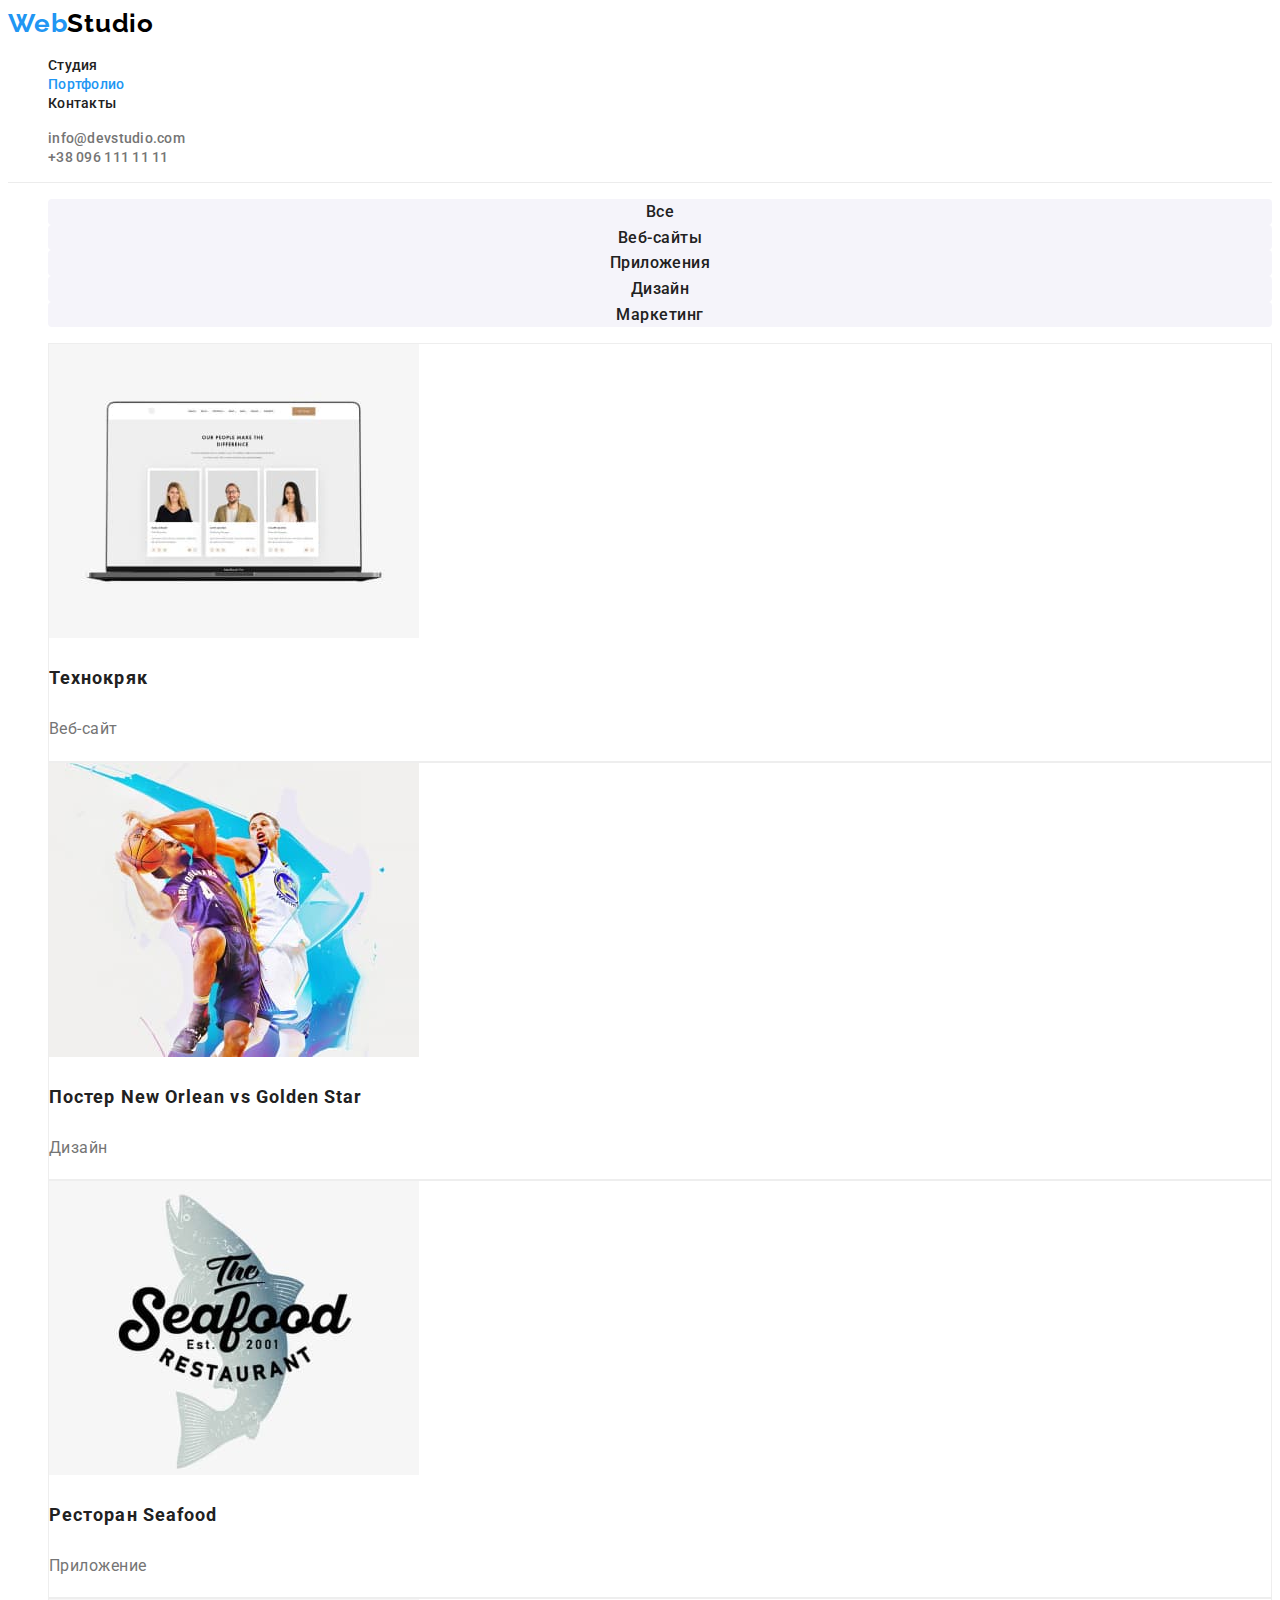
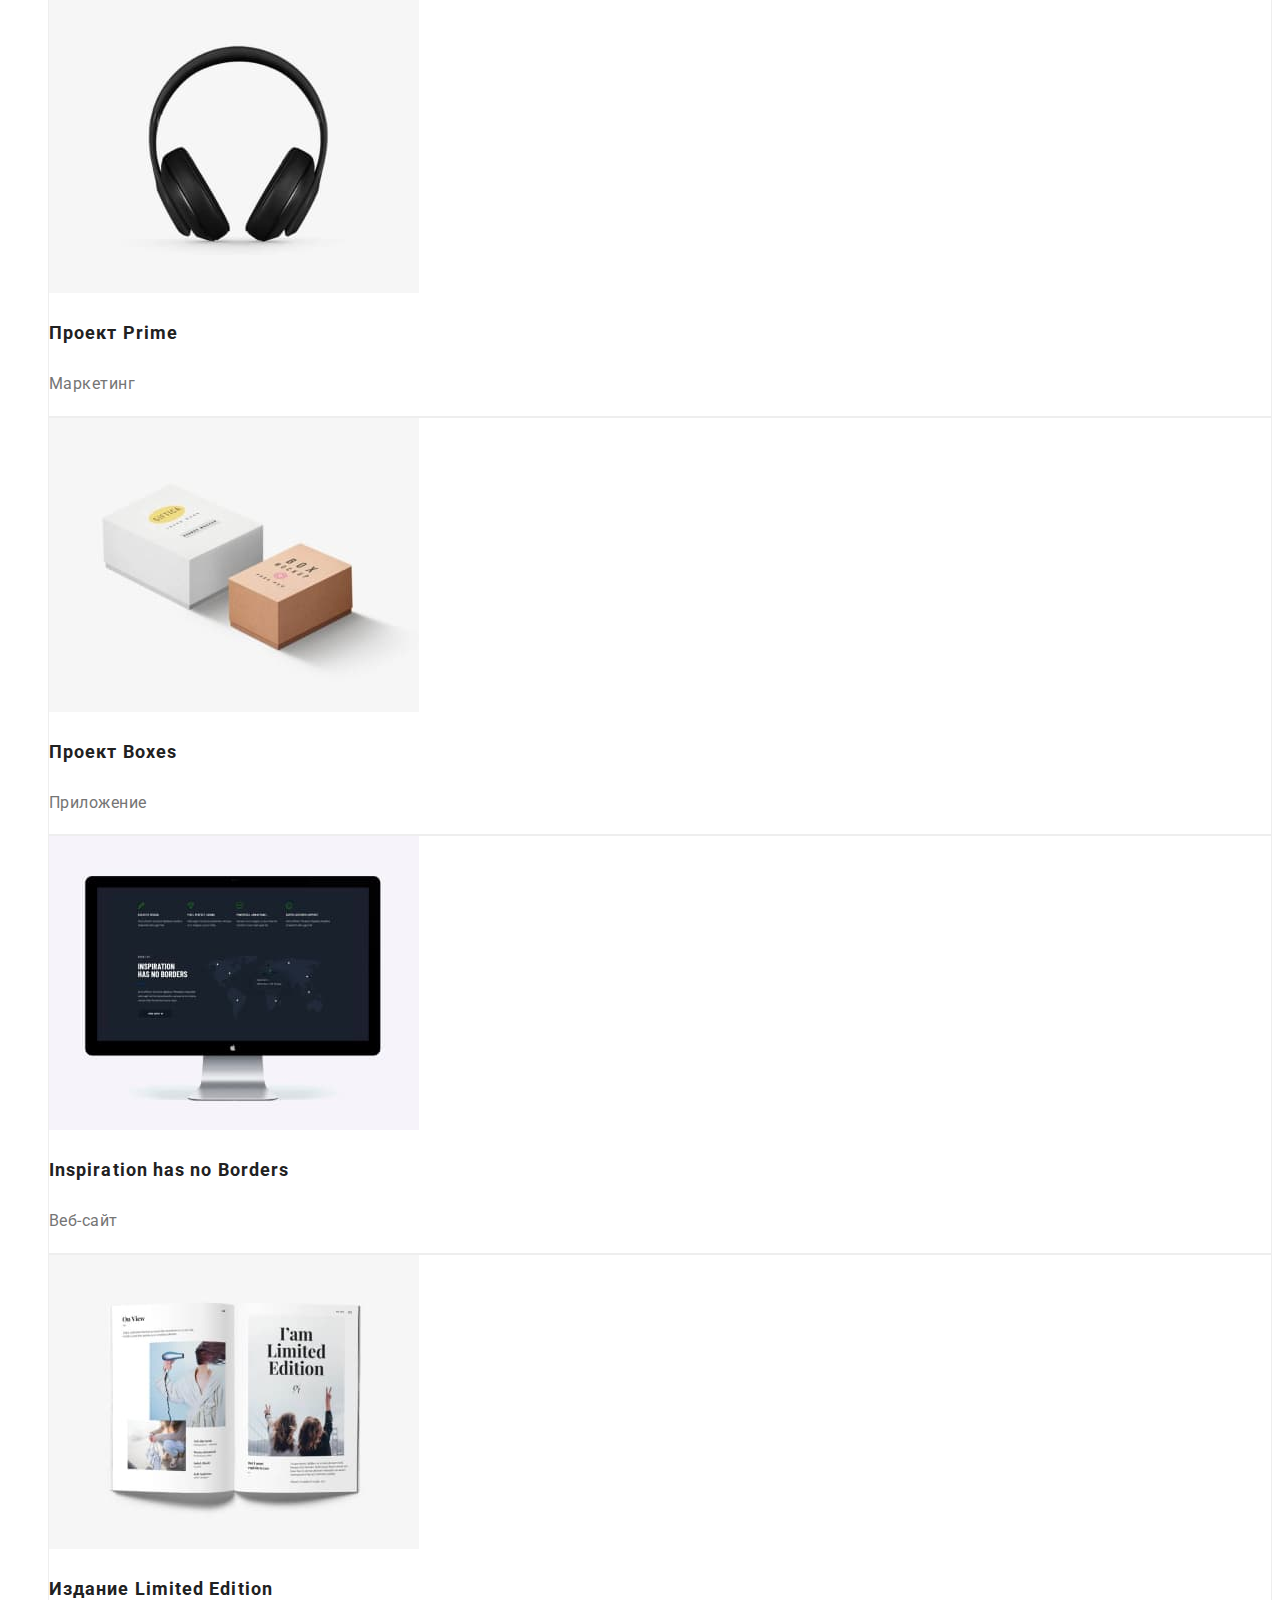
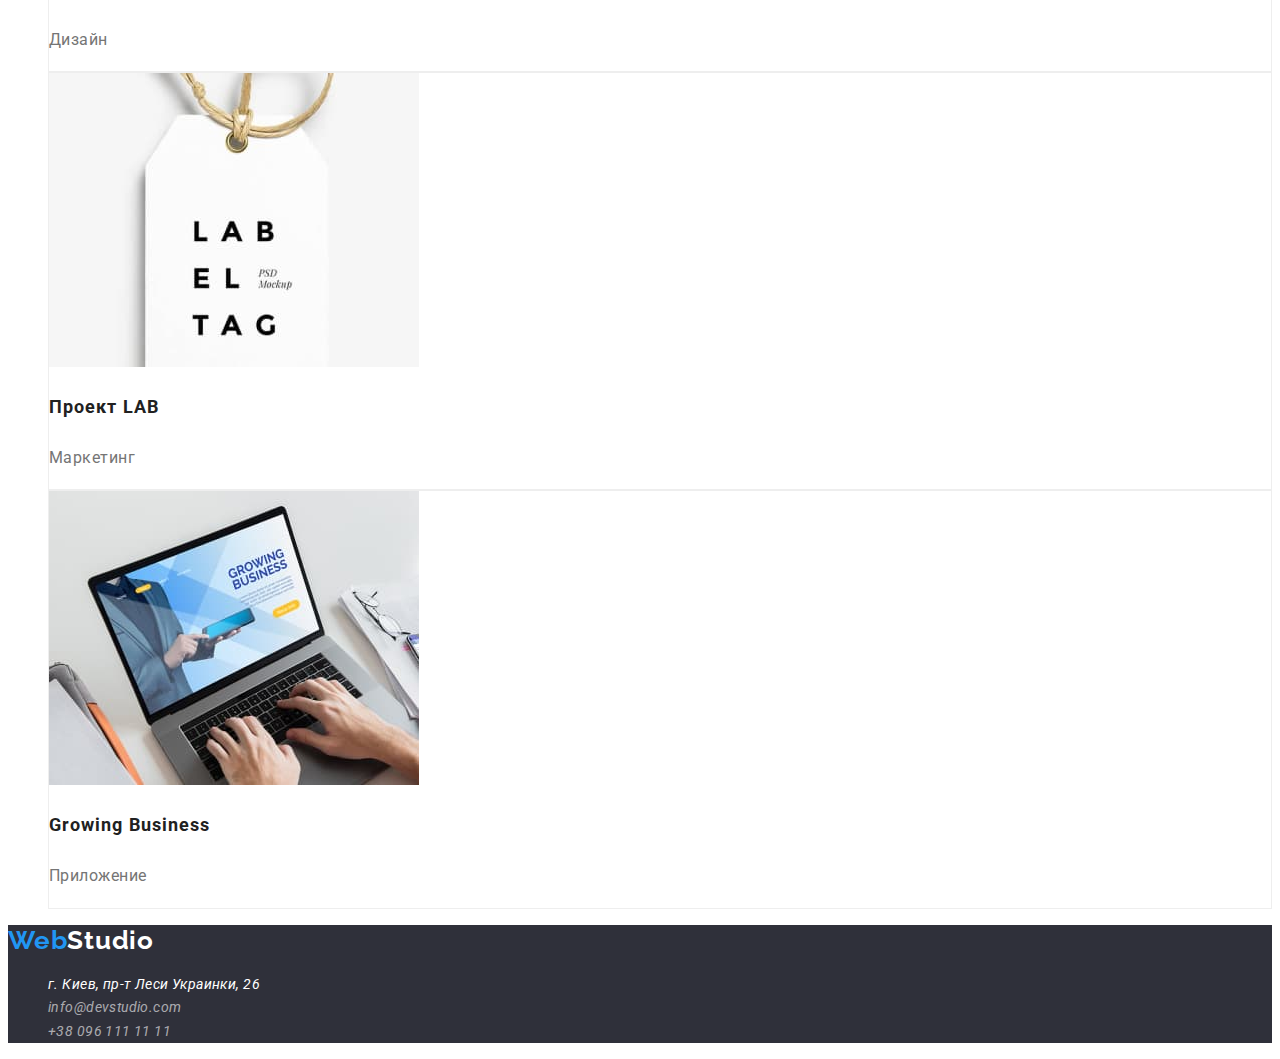
==== portfolio.html @ 4c3e0f7d "Добавил стили тексту на странице Портфолио" ====
<!DOCTYPE html>
<html lang="ru">

<head>
    <meta charset="UTF-8">
    <meta http-equiv="X-UA-Compatible" content="IE=edge">
    <meta name="viewport" content="width=device-width, initial-scale=1.0">
    <title>WebStudio</title>
    <link rel="stylesheet" href="./css/styles.css">
    <link rel="preconnect" href="https://fonts.googleapis.com">
    <link rel="preconnect" href="https://fonts.gstatic.com" crossorigin>
    <link rel="preconnect" href="https://fonts.googleapis.com">
    <link rel="preconnect" href="https://fonts.gstatic.com" crossorigin>
    <link
        href="https://fonts.googleapis.com/css2?family=Raleway:wght@700&family=Roboto:wght@400;500;700;900&display=swap"
        rel="stylesheet">
</head>

<body>
    <!-- Header -->
    <header class="header">
        <nav>
            <a href="./index.html" class="header-logo link">
                Web<span class="header-logo-decoration">Studio</span>
            </a>
            <ul class="header-nav list">
                <li><a href="./index.html" class="link">Студия</a></li>
                <li><a href="./portfolio.html" class="link current">Портфолио</a></li>
                <li><a href="#" class="link">Контакты</a></li>
            </ul>
        </nav>
        <ul class="header-auth list">
            <li><a href="mailto:info@devstudio.com" class="link">info@devstudio.com</a></li>
            <li><a href="tel:+380961111111" class="link">+38 096 111 11 11</a></li>
        </ul>
    </header>
    <!-- Main section -->
    <main>
        <section>
            <ul class="list">
                <li class="btn-tab">Все</li>
                <li class="btn-tab">Веб-сайты</li>
                <li class="btn-tab">Приложения</li>
                <li class="btn-tab">Дизайн</li>
                <li class="btn-tab">Маркетинг</li>
            </ul>
            <ul class="list">
                <li class="portfolio-item">
                    <img src="./images/pt1.jpg" alt="Технокряк" width="370">
                    <h3 class="portfolio-item-title">Технокряк</h3>
                    <p class="portfolio-item-text">Веб-сайт</p>
                </li>
                <li class="portfolio-item">
                    <img src="./images/pt2.jpg" alt="Постер New Orlean vs Golden Star" width="370">
                    <h3 class="portfolio-item-title">Постер New Orlean vs Golden Star</h3>
                    <p class="portfolio-item-text">Дизайн</p>
                </li>
                <li class="portfolio-item">
                    <img src="./images/pt3.jpg" alt="Ресторан Seafood" width="370">
                    <h3 class="portfolio-item-title">Ресторан Seafood</h3>
                    <p class="portfolio-item-text">Приложение</p>
                </li>
                <li class="portfolio-item">
                    <img src="./images/pt4.jpg" alt="Проект Prime" width="370">
                    <h3 class="portfolio-item-title">Проект Prime</h3>
                    <p class="portfolio-item-text">Маркетинг</p>
                </li>
                <li class="portfolio-item">
                    <img src="./images/pt5.jpg" alt="Проект Boxes" width="370">
                    <h3 class="portfolio-item-title">Проект Boxes</h3>
                    <p class="portfolio-item-text">Приложение</p>
                </li>
                <li class="portfolio-item">
                    <img src="./images/pt6.jpg" alt="Inspiration has no Borders" width="370">
                    <h3 class="portfolio-item-title">Inspiration has no Borders</h3>
                    <p class="portfolio-item-text">Веб-сайт</p>
                </li>
                <li class="portfolio-item">
                    <img src="./images/pt7.jpg" alt="Издание Limited Edition" width="370">
                    <h3 class="portfolio-item-title">Издание Limited Edition</h3>
                    <p class="portfolio-item-text">Дизайн</p>
                </li>
                <li class="portfolio-item">
                    <img src="./images/pt8.jpg" alt="Проект LAB" width="370">
                    <h3 class="portfolio-item-title">Проект LAB</h3>
                    <p class="portfolio-item-text">Маркетинг</p>
                </li>
                <li class="portfolio-item">
                    <img src="./images/pt9.jpg" alt="Growing Business" width="370">
                    <h3 class="portfolio-item-title">Growing Business</h3>
                    <p class="portfolio-item-text">Приложение</p>
                </li>
            </ul>
        </section>
    </main>
    <!-- Footer section -->
    <footer class="footer">
        <a href="./index.html" class="footer-logo">Web<span class="footer-logo-decoration">Studio</span>
        </a>
        <address>
            <ul class="footer-info list">
                <li><a href="https://goo.gl/maps/WekGNERd3yGUQuFB7" class="footer-adress-link" target="_blank">г. Киев,
                        пр-т Леси Украинки, 26</a></li>
                <li><a href="mailto:info@devstudio.com" class="link">info@devstudio.com</a></li>
                <li><a href="tel:+380961111111" class="link">+38 096 111 11 11</a></li>
            </ul>
        </address>
    </footer>
</body>
</html>
---- css/styles.css ----
/* Second bgColor #F5F4FA  */

:root {
  /* Main colors */
  --mainBlue: #2196f3;
  --mainGray: #757575;
  --mainBlack: #212121;

  /* Bachgraund colors */
  --mainBg: #ffffff;
  --secondBg: #f5f4fa;
  --darkBg: #2f303a;

  /* Border color */
  --mainBorder: #eeeeee;
  --secondBorder: #ececec;

  /* Font family */
  --mainFont: "Roboto";
  --secondFont: "Raleway";
}

body {
  color: var(--mainGray);
  background-color: var(--mainBg);
  font-family: var(--mainFont);
}

.list {
  list-style: none;
}

.link {
  text-decoration: none;
}

.section {
}

.section-title {
  font-weight: 700;
  font-size: 36px;
  line-height: 1.2;
  text-align: center;
  letter-spacing: 0.03em;
  color: var(--mainBlack);
}

/* Link hover decoration */
.header-nav .link:hover,
.header-nav .link:focus,
.header-auth .link:hover,
.header-auth .link:focus,
.footer-info .link:hover,
.footer-info .link:focus {
  color: var(--mainBlue);
}

/* Header section  */
.header {
  border-bottom: 1px solid var(--secondBorder);
}

/* Logo */
.header-logo {
  text-decoration: none;
  font-family: var(--secondFont);
  font-weight: 700;
  font-size: 26px;
  line-height: 1.2;
  color: var(--mainBlue);
  letter-spacing: 0.03em;
}

.header-logo-decoration {
  color: #000000;
}

.header-nav {
}

.header-nav .link {
  font-weight: 500;
  font-size: 14px;
  line-height: 1.2;
  letter-spacing: 0.02em;
  color: var(--mainBlack);
}

.header-nav .current {
  color: var(--mainBlue);
}

.header-auth {
}

.header-auth .link {
  font-weight: 500;
  font-size: 14px;
  line-height: 1.2;
  letter-spacing: 0.02em;
  color: var(--mainGray);
}

/* Main section home page */

/* Hero section */
.hero {
  background-color: var(--darkBg);
}

.hero-title {
  font-weight: 900;
  font-size: 44px;
  line-height: 1.4;
  text-align: center;
  letter-spacing: 0.06em;
  text-transform: uppercase;
  color: #ffffff;
}

.btn {
  cursor: pointer;
  font-family: var(--mainFont);
  font-weight: 700;
  font-size: 16px;
  line-height: 1.9;
  display: flex;
  align-items: center;
  text-align: center;
  letter-spacing: 0.06em;
  border-radius: 4px;
}

.btn-primary {
  color: #ffffff;
  background-color: var(--mainBlue);
  box-shadow: 0px 4px 4px rgba(0, 0, 0, 0.15);
  border-color: transparent;
}

/* Features section */
.features-title {
  font-weight: bold;
  font-size: 14px;
  line-height: 1.2;
  letter-spacing: 0.03em;
  text-transform: uppercase;
  color: var(--mainBlack);
}

.fetures-text {
  font-size: 14px;
  line-height: 1.7;
  letter-spacing: 0.03em;
}

/* What are we doing section */

/* Team section */
.team {
  background-color: var(--secondBg);
}
.team-item {
  background: #ffffff;
  box-shadow: 0px 1px 3px rgba(0, 0, 0, 0.12), 0px 1px 1px rgba(0, 0, 0, 0.14),
    0px 2px 1px rgba(0, 0, 0, 0.2);
  border-radius: 0px 0px 4px 4px;
}

.team-title {
  font-weight: 500;
  font-size: 16px;
  line-height: 1.2;
  text-align: center;
  letter-spacing: 0.03em;
  color: var(--mainBlack);
}

.team-text {
  font-size: 16px;
  line-height: 1.2;
  text-align: center;
  letter-spacing: 0.03em;
}

/* Footer section */
.footer {
  background-color: var(--darkBg);
}

.footer-logo {
  text-decoration: none;
  font-family: var(--secondFont);
  font-weight: 700;
  font-size: 26px;
  line-height: 1.2;
  letter-spacing: 0.03em;
  color: var(--mainBlue);
}

.footer-logo-decoration {
  color: #ffffff;
}

.footer-adress-link {
  text-decoration: none;
  font-size: 14px;
  line-height: 24px;
  letter-spacing: 0.03em;
  color: #ffffff;
}

.footer-info .link {
  font-size: 14px;
  line-height: 1.7;
  letter-spacing: 0.03em;
  color: rgb(255, 255, 255, 0.6);
}

/* Main section portfolio */
.portfolio-item {
  border: 1px solid var(--mainBorder);
  box-sizing: border-box;
}

.portfolio-item-title {
  font-weight: bold;
  font-size: 18px;
  line-height: 2;
  letter-spacing: 0.06em;
  color: var(--mainBlack);
}

.portfolio-item-text {
  font-size: 16px;
  line-height: 1.9;
  letter-spacing: 0.03em;
}

.btn-tab {
  font-weight: 500;
  font-size: 16px;
  line-height: 1.6;
  text-align: center;
  letter-spacing: 0.03em;
  color: var(--mainBlack);
  background-color: var(--secondBg);
  border-radius: 4px;
}

.btn-tab:hover,
.btn-tab:active {
  color: #ffffff;
  box-shadow: 0px 3px 1px rgba(0, 0, 0, 0.1), 0px 1px 2px rgba(0, 0, 0, 0.08),
    0px 2px 2px rgba(0, 0, 0, 0.12);
  background-color: var(--mainBlue);
}
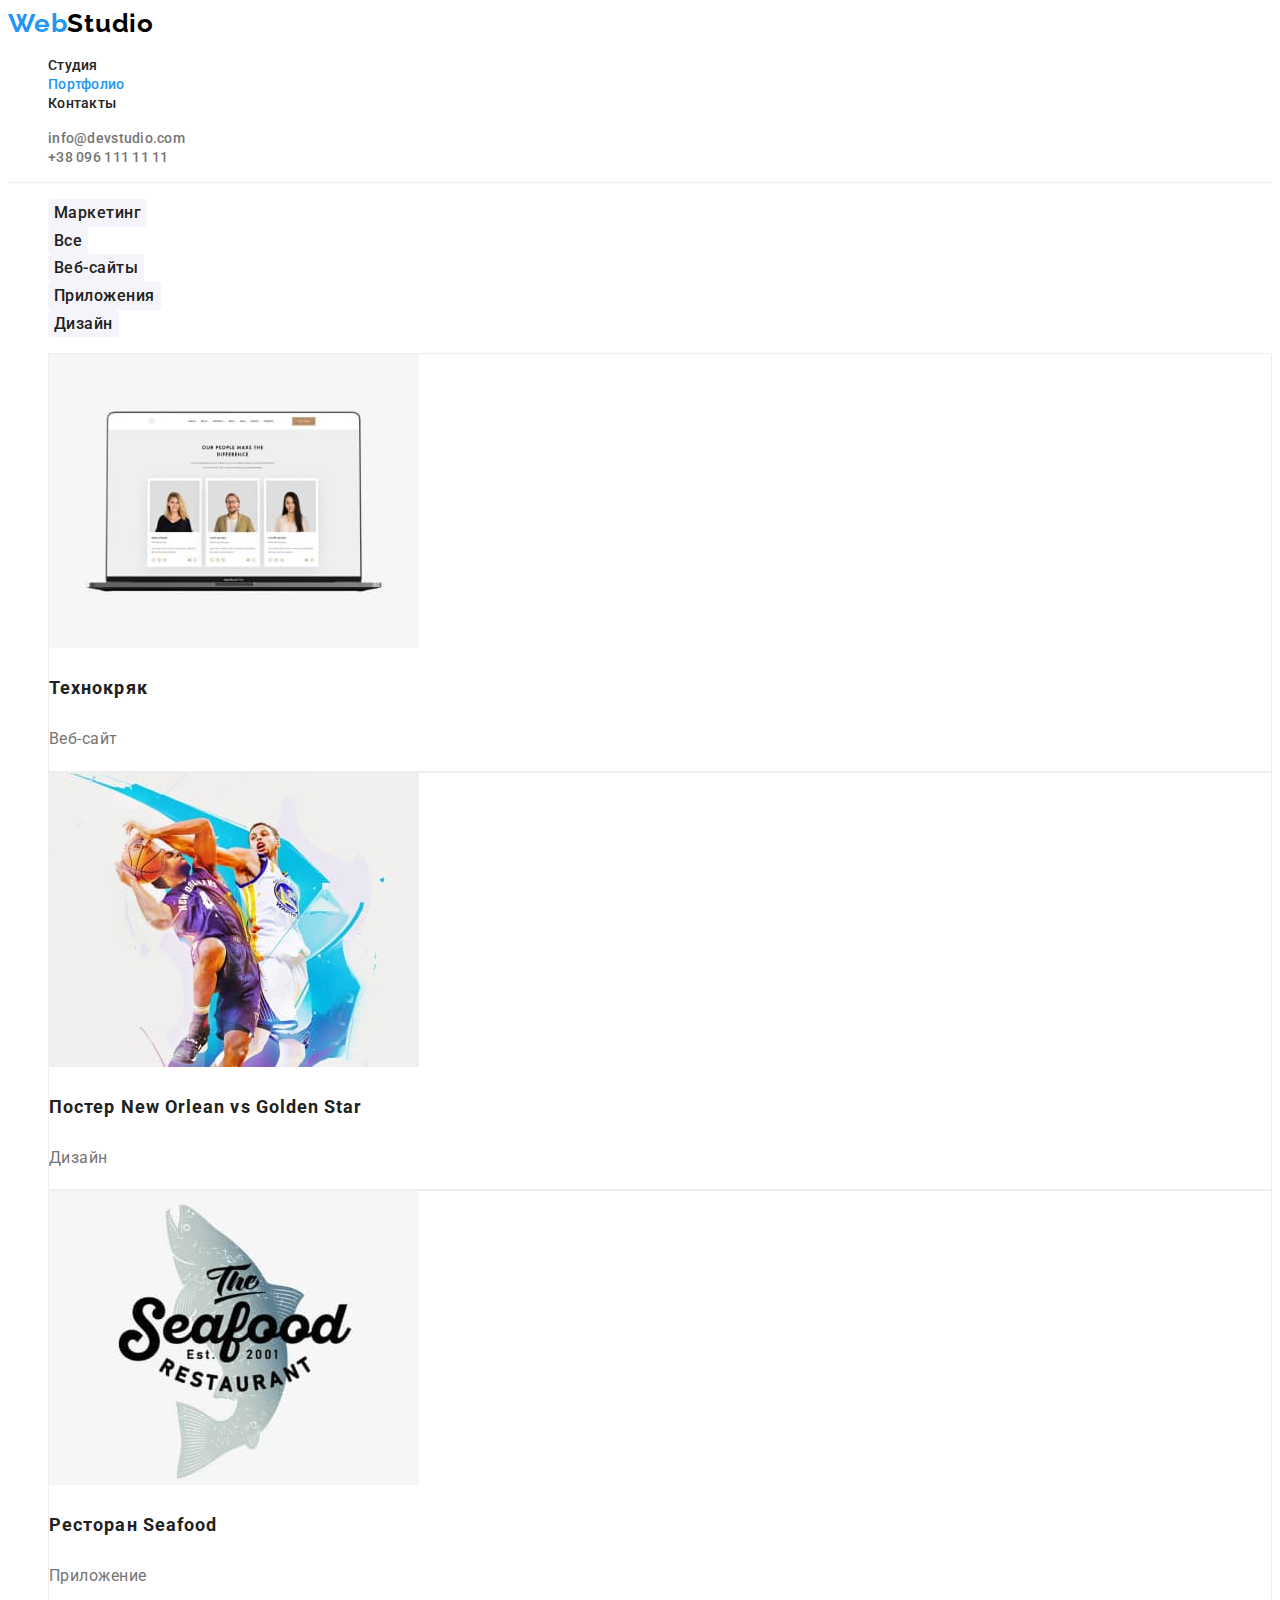
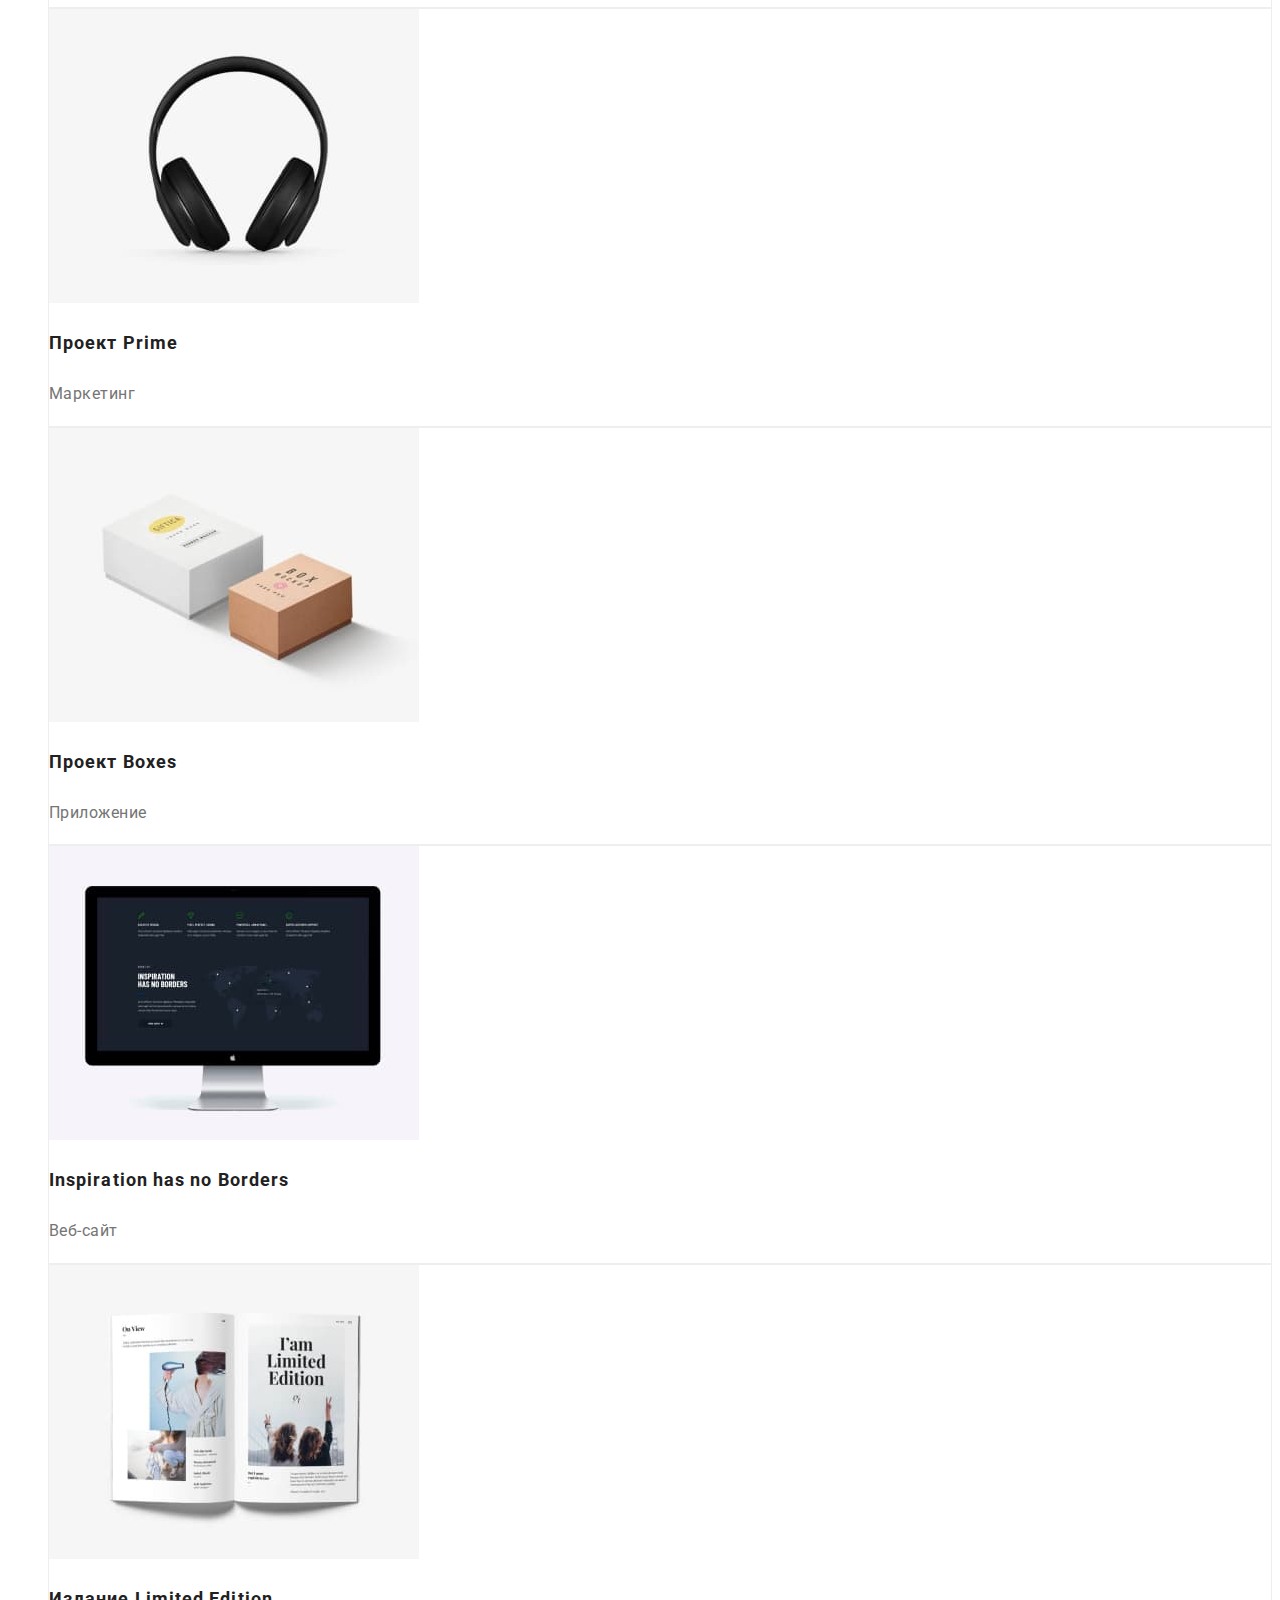
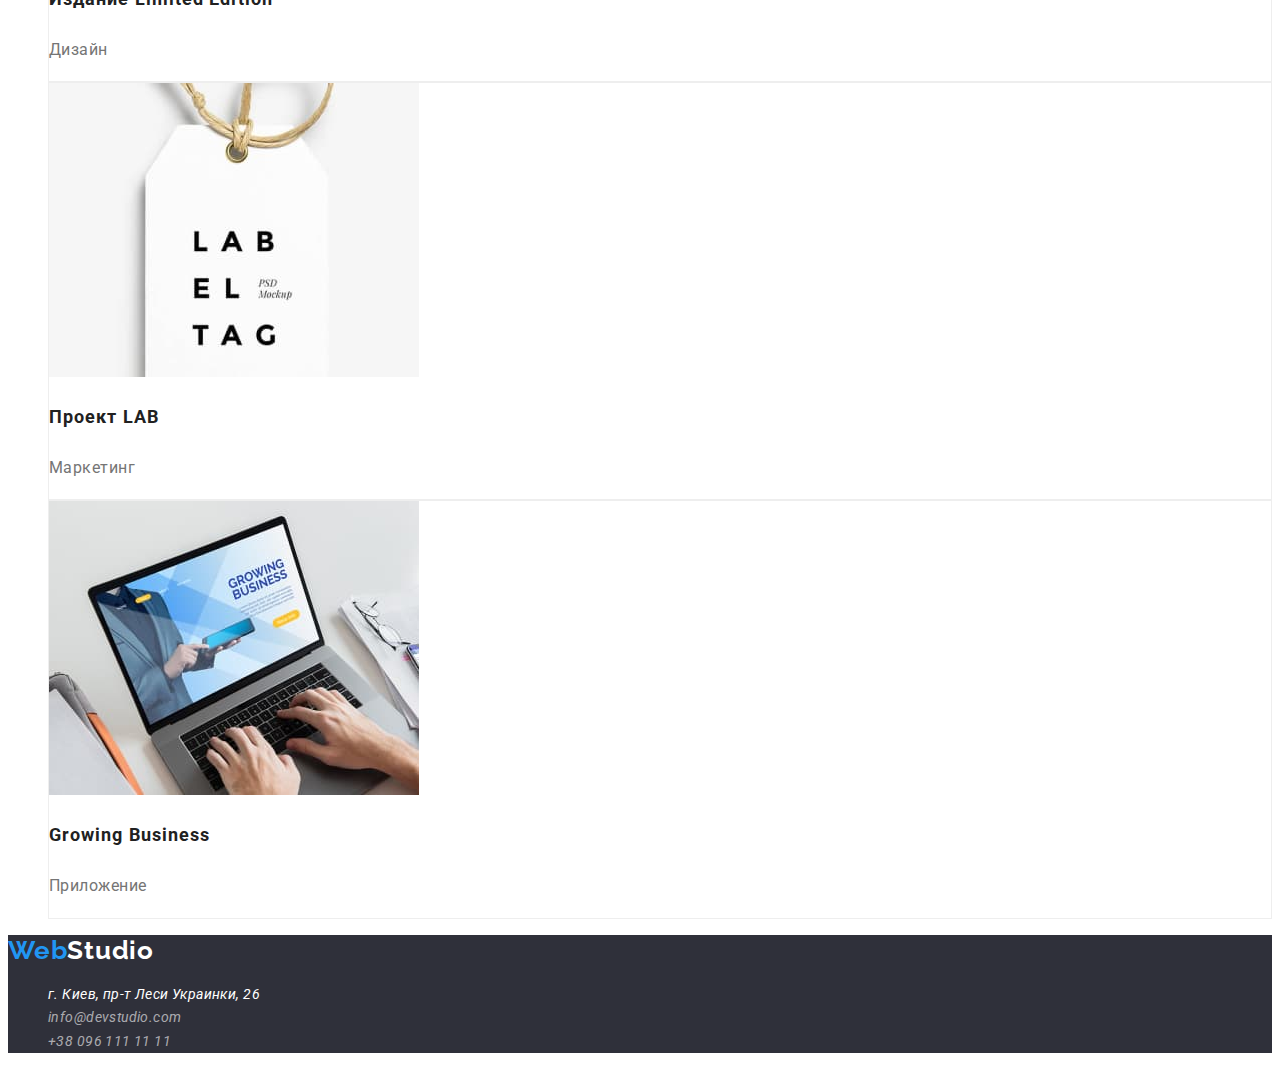
==== commit 2d0b4418: "Стилизовал кнопки по ТЗ" ====
--- a/portfolio.html
+++ b/portfolio.html
@@ -37,12 +37,13 @@
     <!-- Main section -->
     <main>
         <section>
+
             <ul class="list">
-                <li class="btn-tab">Все</li>
-                <li class="btn-tab">Веб-сайты</li>
-                <li class="btn-tab">Приложения</li>
-                <li class="btn-tab">Дизайн</li>
-                <li class="btn-tab">Маркетинг</li>
+                <li><button class="btn-tab" type="button">Маркетинг</button></li>
+                <li><button class="btn-tab" type="button">Все</button></li>
+                <li><button class="btn-tab" type="button">Веб-сайты</button></li>
+                <li><button class="btn-tab" type="button">Приложения</button></li>
+                <li><button class="btn-tab" type="button">Дизайн</button></li>
             </ul>
             <ul class="list">
                 <li class="portfolio-item">
--- a/css/styles.css
+++ b/css/styles.css
@@ -129,6 +129,7 @@
   align-items: center;
   text-align: center;
   letter-spacing: 0.06em;
+  border: 0;
   border-radius: 4px;
 }
 
@@ -239,6 +240,8 @@
 }
 
 .btn-tab {
+  cursor: pointer;
+  font-family: var(--mainFont);
   font-weight: 500;
   font-size: 16px;
   line-height: 1.6;
@@ -246,6 +249,7 @@
   letter-spacing: 0.03em;
   color: var(--mainBlack);
   background-color: var(--secondBg);
+  border: 0;
   border-radius: 4px;
 }
 
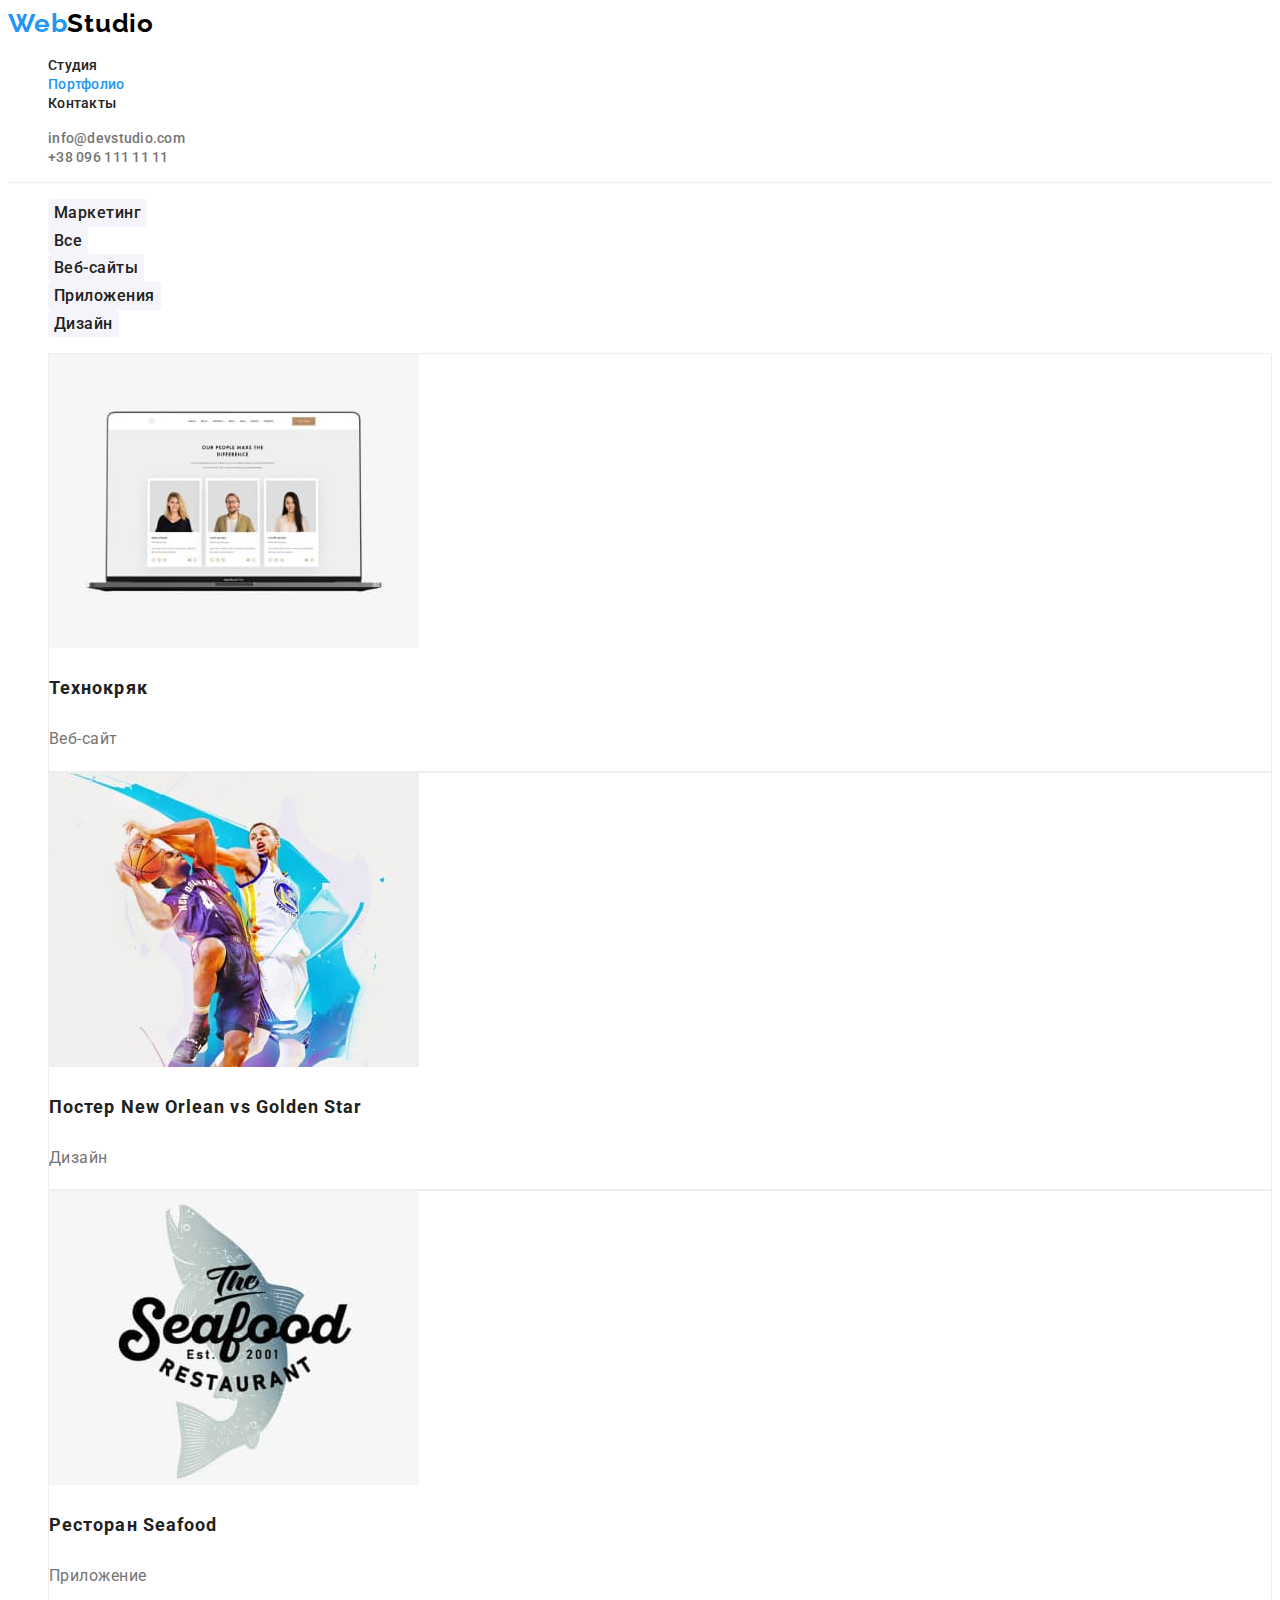
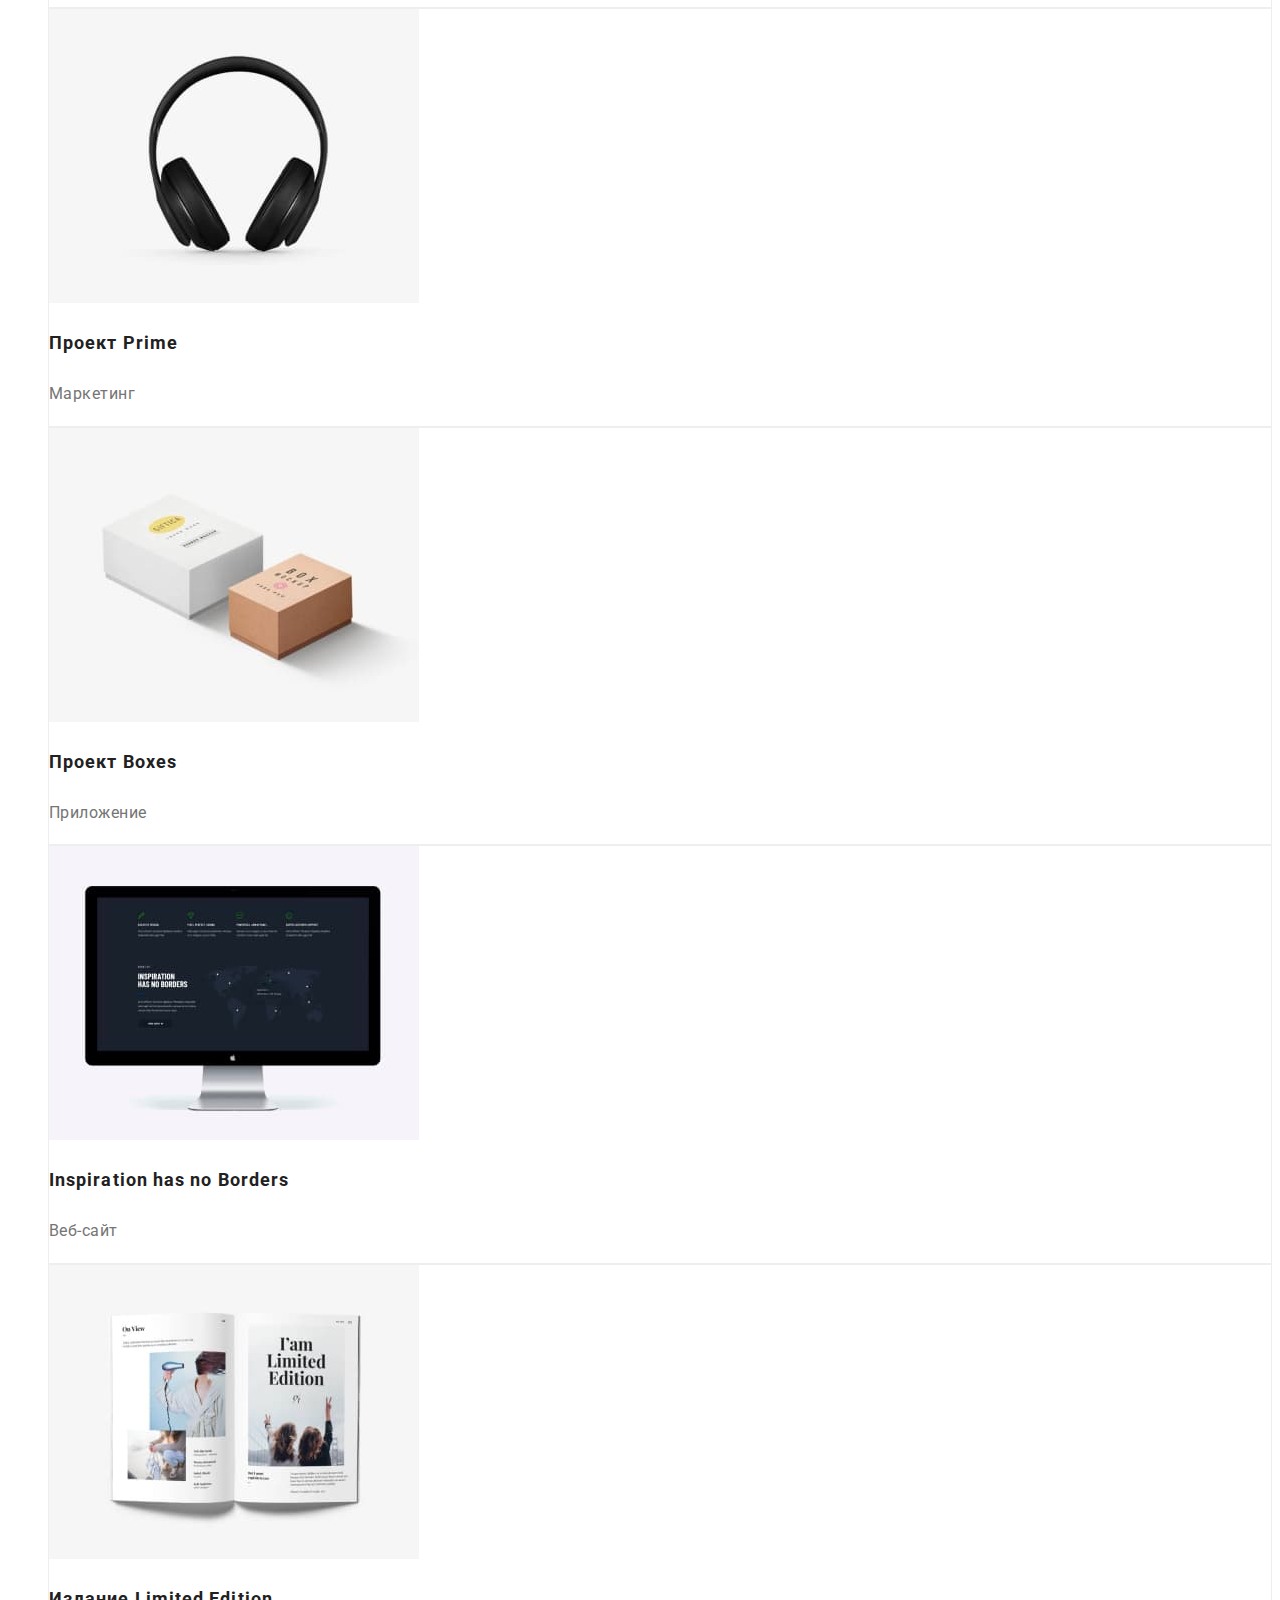
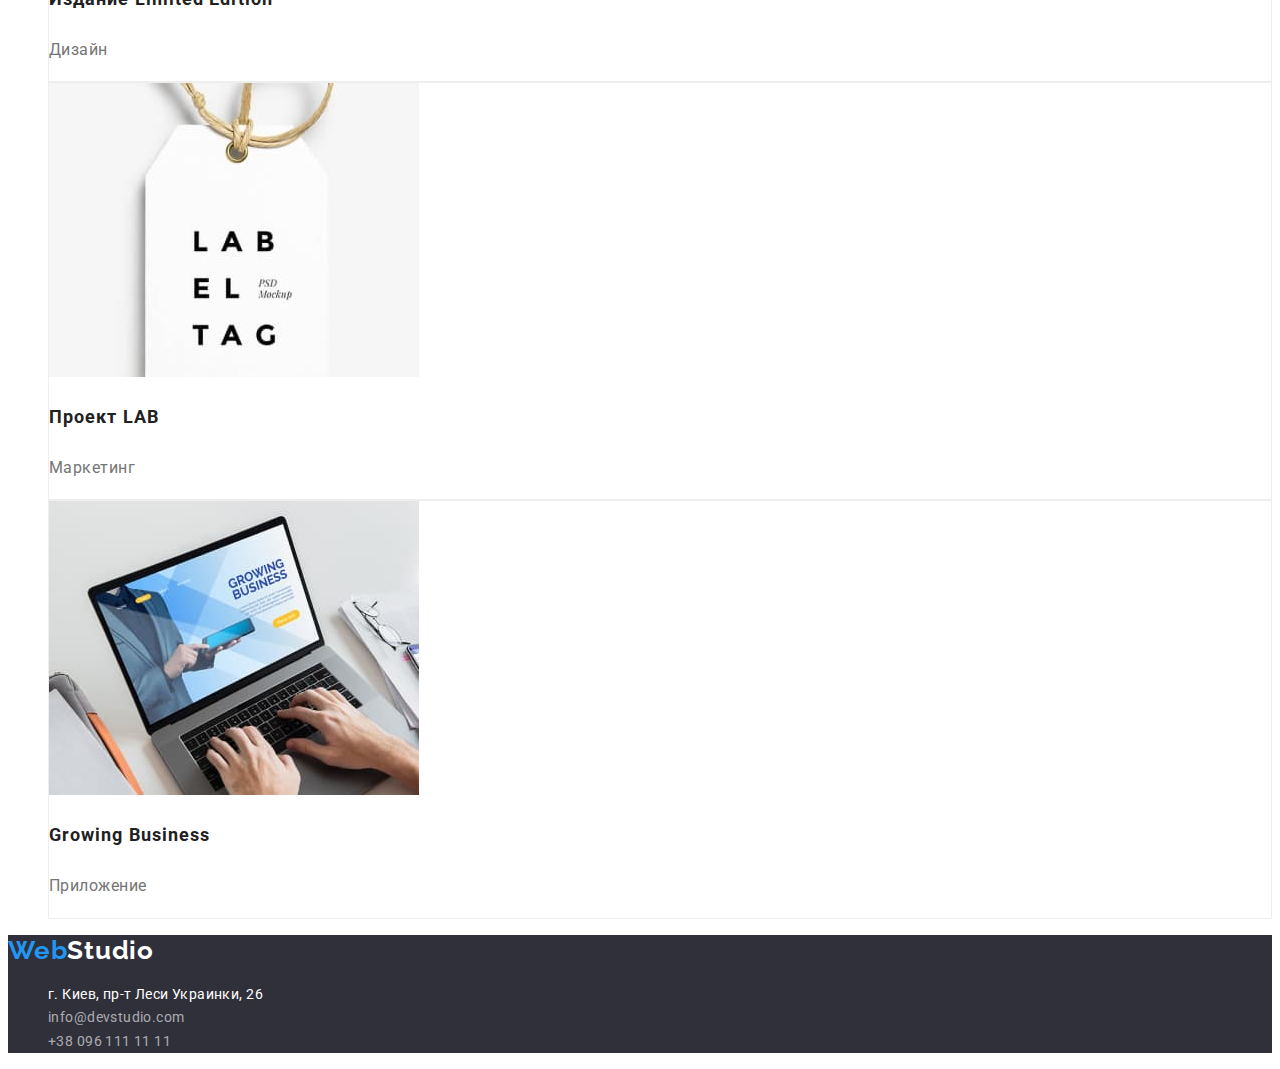
==== commit 76a84bc4: "Внес правки согласно ТЗ" ====
--- a/portfolio.html
+++ b/portfolio.html
@@ -98,7 +98,7 @@
     <footer class="footer">
         <a href="./index.html" class="footer-logo">Web<span class="footer-logo-decoration">Studio</span>
         </a>
-        <address>
+        <address class="adress-block">
             <ul class="footer-info list">
                 <li><a href="https://goo.gl/maps/WekGNERd3yGUQuFB7" class="footer-adress-link" target="_blank">г. Киев,
                         пр-т Леси Украинки, 26</a></li>
--- a/css/styles.css
+++ b/css/styles.css
@@ -20,10 +20,11 @@
   --secondFont: "Raleway";
 }
 
+/* Site styles */
 body {
   color: var(--mainGray);
   background-color: var(--mainBg);
-  font-family: var(--mainFont);
+  font-family: var(--mainFont), "Arial", sans-serif;
 }
 
 .list {
@@ -52,7 +53,9 @@
 .header-auth .link:hover,
 .header-auth .link:focus,
 .footer-info .link:hover,
-.footer-info .link:focus {
+.footer-info .link:focus,
+.footer-adress-link:hover,
+.footer-adress-link:focus {
   color: var(--mainBlue);
 }
 
@@ -190,6 +193,10 @@
   background-color: var(--darkBg);
 }
 
+.adress-block {
+  font-style: normal;
+}
+
 .footer-logo {
   text-decoration: none;
   font-family: var(--secondFont);
@@ -254,7 +261,7 @@
 }
 
 .btn-tab:hover,
-.btn-tab:active {
+.btn-tab:focus {
   color: #ffffff;
   box-shadow: 0px 3px 1px rgba(0, 0, 0, 0.1), 0px 1px 2px rgba(0, 0, 0, 0.08),
     0px 2px 2px rgba(0, 0, 0, 0.12);
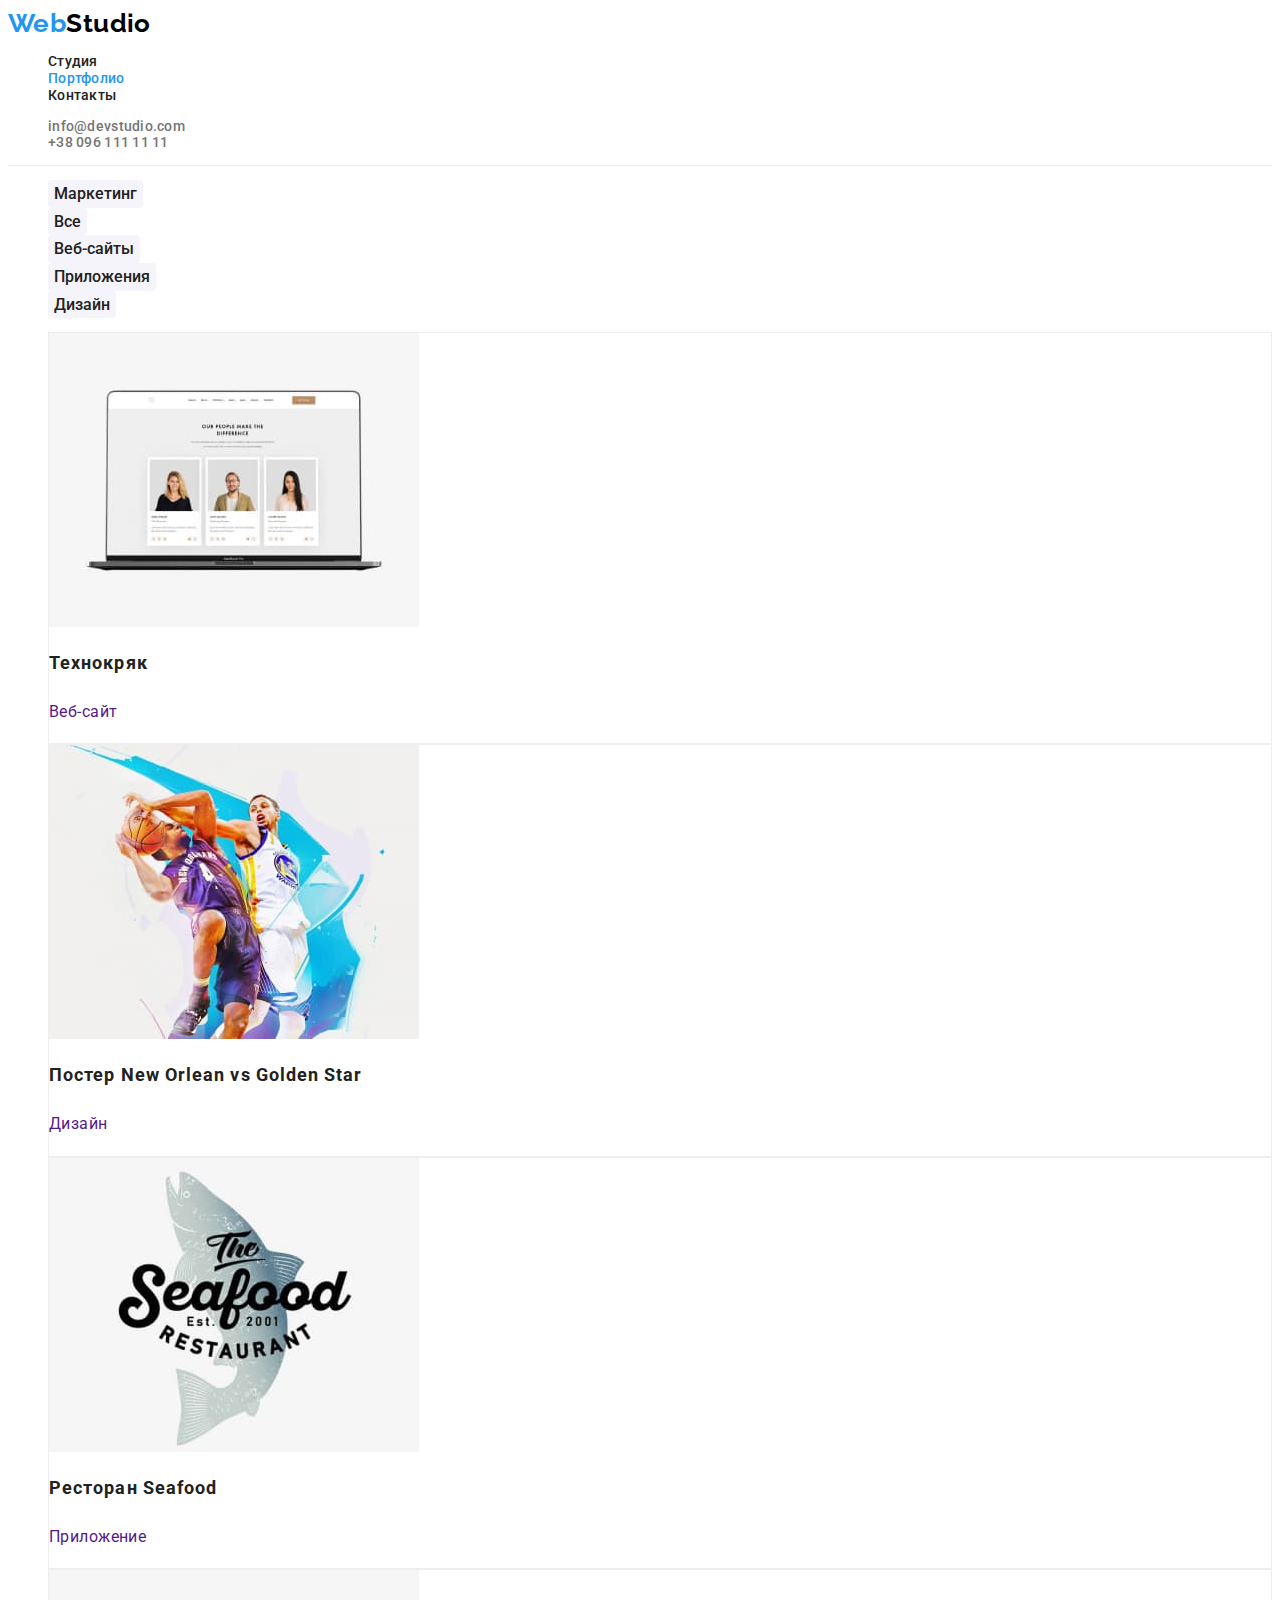
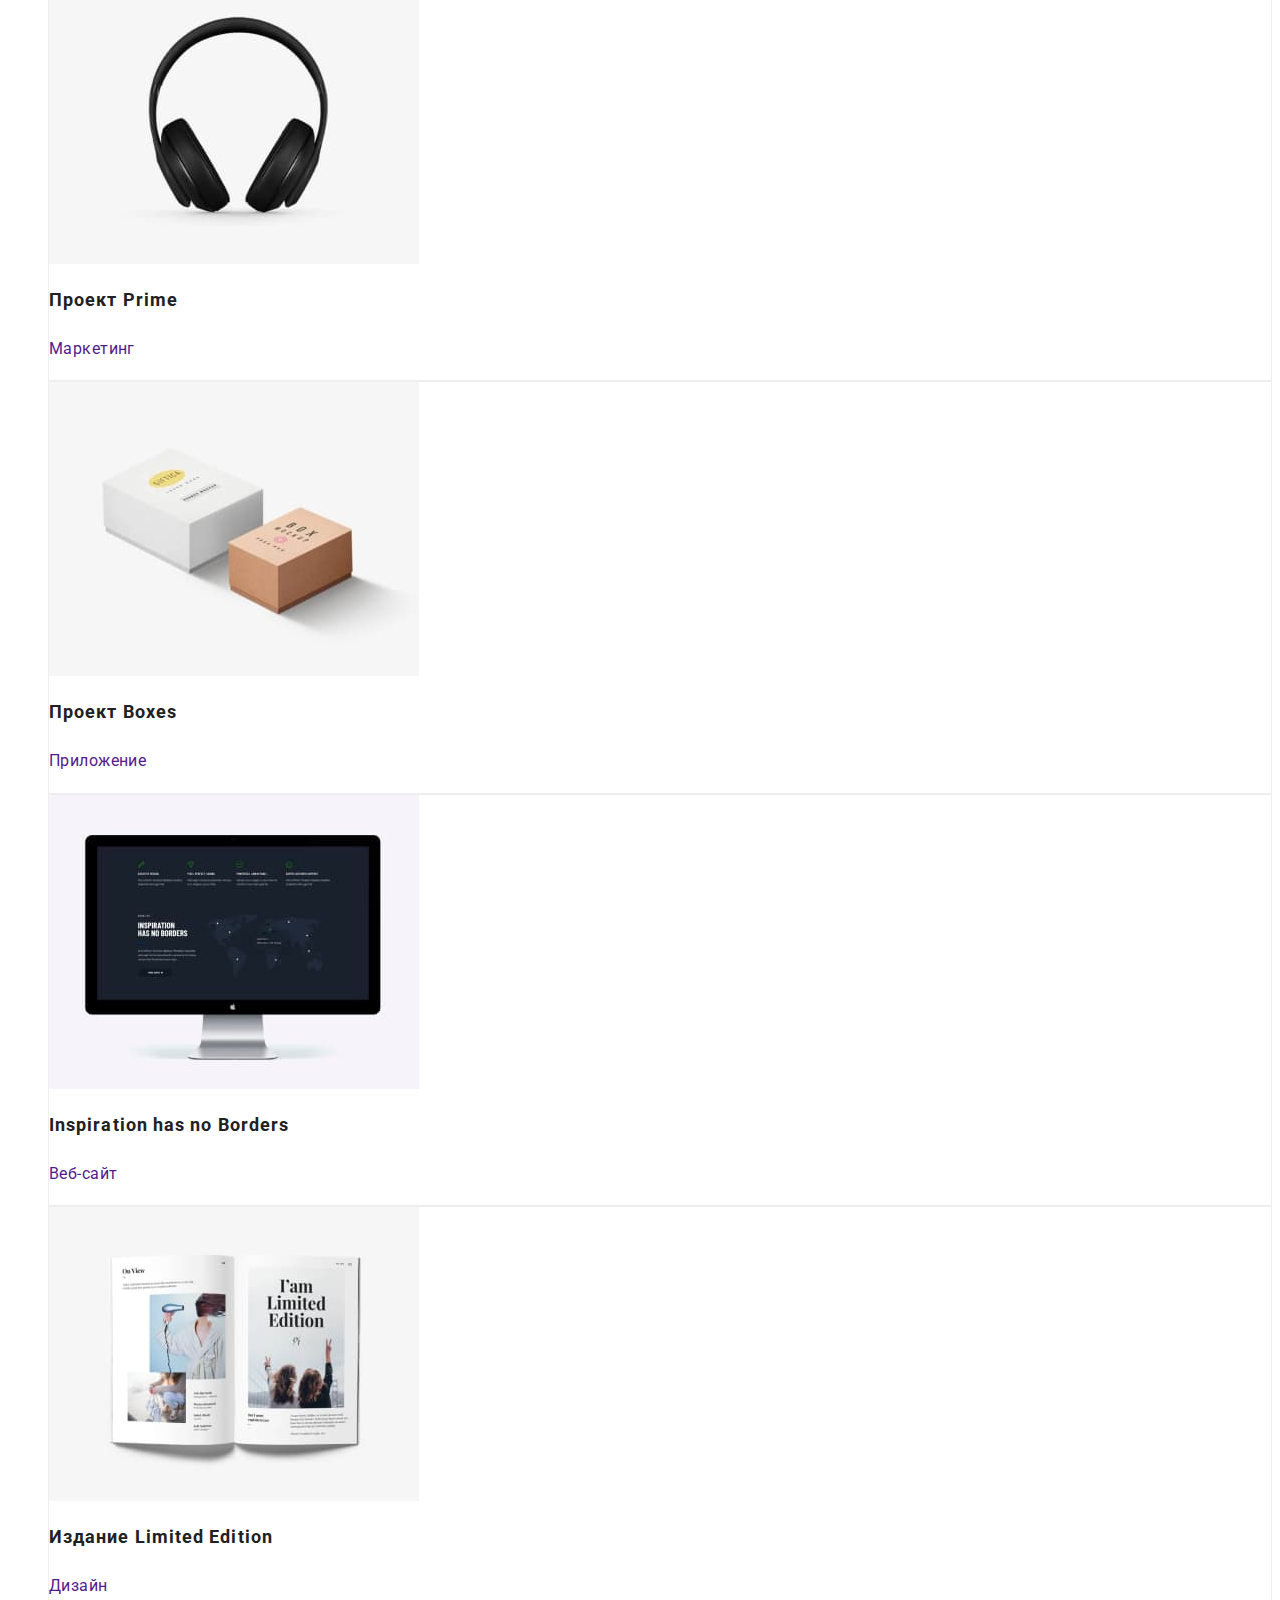
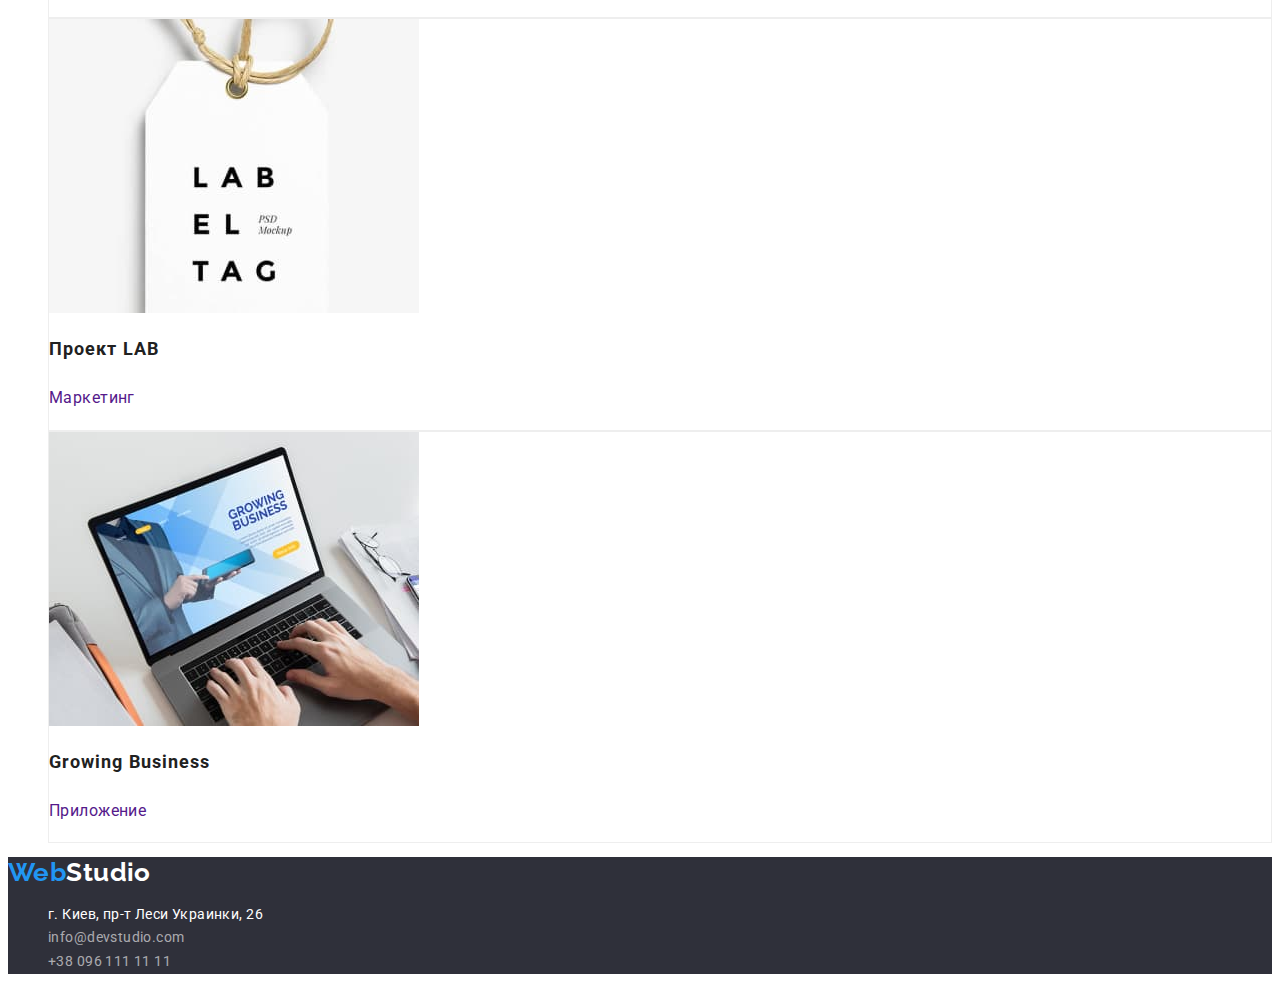
==== commit 278f4d67: "Внес правки по ДЗ" ====
--- a/portfolio.html
+++ b/portfolio.html
@@ -37,7 +37,7 @@
     <!-- Main section -->
     <main>
         <section>
-
+            <h1 class="section-title" hidden>Портфолио</h1>
             <ul class="list">
                 <li><button class="btn-tab" type="button">Маркетинг</button></li>
                 <li><button class="btn-tab" type="button">Все</button></li>
@@ -47,49 +47,49 @@
             </ul>
             <ul class="list">
                 <li class="portfolio-item">
-                    <img src="./images/pt1.jpg" alt="Технокряк" width="370">
-                    <h3 class="portfolio-item-title">Технокряк</h3>
-                    <p class="portfolio-item-text">Веб-сайт</p>
+                    <a href="" class="link"><img src="./images/pt1.jpg" alt="Технокряк" width="370">
+                    <h2 class="portfolio-item-title">Технокряк</h2>
+                    <p class="portfolio-item-text">Веб-сайт</p></a>
                 </li>
                 <li class="portfolio-item">
-                    <img src="./images/pt2.jpg" alt="Постер New Orlean vs Golden Star" width="370">
-                    <h3 class="portfolio-item-title">Постер New Orlean vs Golden Star</h3>
-                    <p class="portfolio-item-text">Дизайн</p>
+                    <a href="" class="link"><img src="./images/pt2.jpg" alt="Постер New Orlean vs Golden Star" width="370">
+                    <h2 class="portfolio-item-title">Постер New Orlean vs Golden Star</h2>
+                    <p class="portfolio-item-text">Дизайн</p></a>
                 </li>
                 <li class="portfolio-item">
-                    <img src="./images/pt3.jpg" alt="Ресторан Seafood" width="370">
-                    <h3 class="portfolio-item-title">Ресторан Seafood</h3>
-                    <p class="portfolio-item-text">Приложение</p>
+                    <a href="" class="link"><img src="./images/pt3.jpg" alt="Ресторан Seafood" width="370">
+                    <h2 class="portfolio-item-title">Ресторан Seafood</h2>
+                    <p class="portfolio-item-text">Приложение</p></a>
                 </li>
                 <li class="portfolio-item">
-                    <img src="./images/pt4.jpg" alt="Проект Prime" width="370">
-                    <h3 class="portfolio-item-title">Проект Prime</h3>
-                    <p class="portfolio-item-text">Маркетинг</p>
+                    <a href="" class="link"><img src="./images/pt4.jpg" alt="Проект Prime" width="370">
+                    <h2 class="portfolio-item-title">Проект Prime</h2>
+                    <p class="portfolio-item-text">Маркетинг</p></a>
                 </li>
                 <li class="portfolio-item">
-                    <img src="./images/pt5.jpg" alt="Проект Boxes" width="370">
-                    <h3 class="portfolio-item-title">Проект Boxes</h3>
-                    <p class="portfolio-item-text">Приложение</p>
+                    <a href="" class="link"><img src="./images/pt5.jpg" alt="Проект Boxes" width="370">
+                    <h2 class="portfolio-item-title">Проект Boxes</h2>
+                    <p class="portfolio-item-text">Приложение</p></a>
                 </li>
                 <li class="portfolio-item">
-                    <img src="./images/pt6.jpg" alt="Inspiration has no Borders" width="370">
-                    <h3 class="portfolio-item-title">Inspiration has no Borders</h3>
-                    <p class="portfolio-item-text">Веб-сайт</p>
+                    <a href="" class="link"><img src="./images/pt6.jpg" alt="Inspiration has no Borders" width="370">
+                    <h2 class="portfolio-item-title">Inspiration has no Borders</h2>
+                    <p class="portfolio-item-text">Веб-сайт</p></a>
                 </li>
                 <li class="portfolio-item">
-                    <img src="./images/pt7.jpg" alt="Издание Limited Edition" width="370">
-                    <h3 class="portfolio-item-title">Издание Limited Edition</h3>
-                    <p class="portfolio-item-text">Дизайн</p>
+                    <a href="" class="link"><img src="./images/pt7.jpg" alt="Издание Limited Edition" width="370">
+                    <h2 class="portfolio-item-title">Издание Limited Edition</h2>
+                    <p class="portfolio-item-text">Дизайн</p></a>
                 </li>
                 <li class="portfolio-item">
-                    <img src="./images/pt8.jpg" alt="Проект LAB" width="370">
-                    <h3 class="portfolio-item-title">Проект LAB</h3>
-                    <p class="portfolio-item-text">Маркетинг</p>
+                    <a href="" class="link"><img src="./images/pt8.jpg" alt="Проект LAB" width="370">
+                    <h2 class="portfolio-item-title">Проект LAB</h2>
+                    <p class="portfolio-item-text">Маркетинг</p></a>
                 </li>
                 <li class="portfolio-item">
-                    <img src="./images/pt9.jpg" alt="Growing Business" width="370">
-                    <h3 class="portfolio-item-title">Growing Business</h3>
-                    <p class="portfolio-item-text">Приложение</p>
+                    <a href="" class="link"><img src="./images/pt9.jpg" alt="Growing Business" width="370">
+                    <h2 class="portfolio-item-title">Growing Business</h2>
+                    <p class="portfolio-item-text">Приложение</p></a>
                 </li>
             </ul>
         </section>
--- a/css/styles.css
+++ b/css/styles.css
@@ -5,9 +5,9 @@
   --mainBlue: #2196f3;
   --mainGray: #757575;
   --mainBlack: #212121;
+  --mainWhite: #ffffff;
 
   /* Bachgraund colors */
-  --mainBg: #ffffff;
   --secondBg: #f5f4fa;
   --darkBg: #2f303a;
 
@@ -22,8 +22,10 @@
 
 /* Site styles */
 body {
+  font-size: 14px;
+  letter-spacing: 0.03em;
   color: var(--mainGray);
-  background-color: var(--mainBg);
+  background-color: var(--mainWhite);
   font-family: var(--mainFont), "Arial", sans-serif;
 }
 
@@ -33,6 +35,7 @@
 
 .link {
   text-decoration: none;
+  font-style: normal;
 }
 
 .section {
@@ -43,7 +46,6 @@
   font-size: 36px;
   line-height: 1.2;
   text-align: center;
-  letter-spacing: 0.03em;
   color: var(--mainBlack);
 }
 
@@ -72,7 +74,6 @@
   font-size: 26px;
   line-height: 1.2;
   color: var(--mainBlue);
-  letter-spacing: 0.03em;
 }
 
 .header-logo-decoration {
@@ -84,7 +85,6 @@
 
 .header-nav .link {
   font-weight: 500;
-  font-size: 14px;
   line-height: 1.2;
   letter-spacing: 0.02em;
   color: var(--mainBlack);
@@ -99,7 +99,6 @@
 
 .header-auth .link {
   font-weight: 500;
-  font-size: 14px;
   line-height: 1.2;
   letter-spacing: 0.02em;
   color: var(--mainGray);
@@ -119,7 +118,7 @@
   text-align: center;
   letter-spacing: 0.06em;
   text-transform: uppercase;
-  color: #ffffff;
+  color: var(--mainWhite);
 }
 
 .btn {
@@ -137,7 +136,7 @@
 }
 
 .btn-primary {
-  color: #ffffff;
+  color: var(--mainWhite);
   background-color: var(--mainBlue);
   box-shadow: 0px 4px 4px rgba(0, 0, 0, 0.15);
   border-color: transparent;
@@ -146,17 +145,13 @@
 /* Features section */
 .features-title {
   font-weight: bold;
-  font-size: 14px;
-  line-height: 1.2;
-  letter-spacing: 0.03em;
+  line-height: 1.2;
   text-transform: uppercase;
   color: var(--mainBlack);
 }
 
-.fetures-text {
-  font-size: 14px;
+.features-text {
   line-height: 1.7;
-  letter-spacing: 0.03em;
 }
 
 /* What are we doing section */
@@ -166,7 +161,7 @@
   background-color: var(--secondBg);
 }
 .team-item {
-  background: #ffffff;
+  background: var(--mainWhite);
   box-shadow: 0px 1px 3px rgba(0, 0, 0, 0.12), 0px 1px 1px rgba(0, 0, 0, 0.14),
     0px 2px 1px rgba(0, 0, 0, 0.2);
   border-radius: 0px 0px 4px 4px;
@@ -177,7 +172,6 @@
   font-size: 16px;
   line-height: 1.2;
   text-align: center;
-  letter-spacing: 0.03em;
   color: var(--mainBlack);
 }
 
@@ -185,7 +179,6 @@
   font-size: 16px;
   line-height: 1.2;
   text-align: center;
-  letter-spacing: 0.03em;
 }
 
 /* Footer section */
@@ -203,26 +196,21 @@
   font-weight: 700;
   font-size: 26px;
   line-height: 1.2;
-  letter-spacing: 0.03em;
   color: var(--mainBlue);
 }
 
 .footer-logo-decoration {
-  color: #ffffff;
+  color: var(--mainWhite);
 }
 
 .footer-adress-link {
   text-decoration: none;
-  font-size: 14px;
   line-height: 24px;
-  letter-spacing: 0.03em;
-  color: #ffffff;
+  color: var(--mainWhite);
 }
 
 .footer-info .link {
-  font-size: 14px;
   line-height: 1.7;
-  letter-spacing: 0.03em;
   color: rgb(255, 255, 255, 0.6);
 }
 
@@ -243,7 +231,6 @@
 .portfolio-item-text {
   font-size: 16px;
   line-height: 1.9;
-  letter-spacing: 0.03em;
 }
 
 .btn-tab {
@@ -253,7 +240,6 @@
   font-size: 16px;
   line-height: 1.6;
   text-align: center;
-  letter-spacing: 0.03em;
   color: var(--mainBlack);
   background-color: var(--secondBg);
   border: 0;
@@ -262,7 +248,7 @@
 
 .btn-tab:hover,
 .btn-tab:focus {
-  color: #ffffff;
+  color: var(--mainWhite);
   box-shadow: 0px 3px 1px rgba(0, 0, 0, 0.1), 0px 1px 2px rgba(0, 0, 0, 0.08),
     0px 2px 2px rgba(0, 0, 0, 0.12);
   background-color: var(--mainBlue);
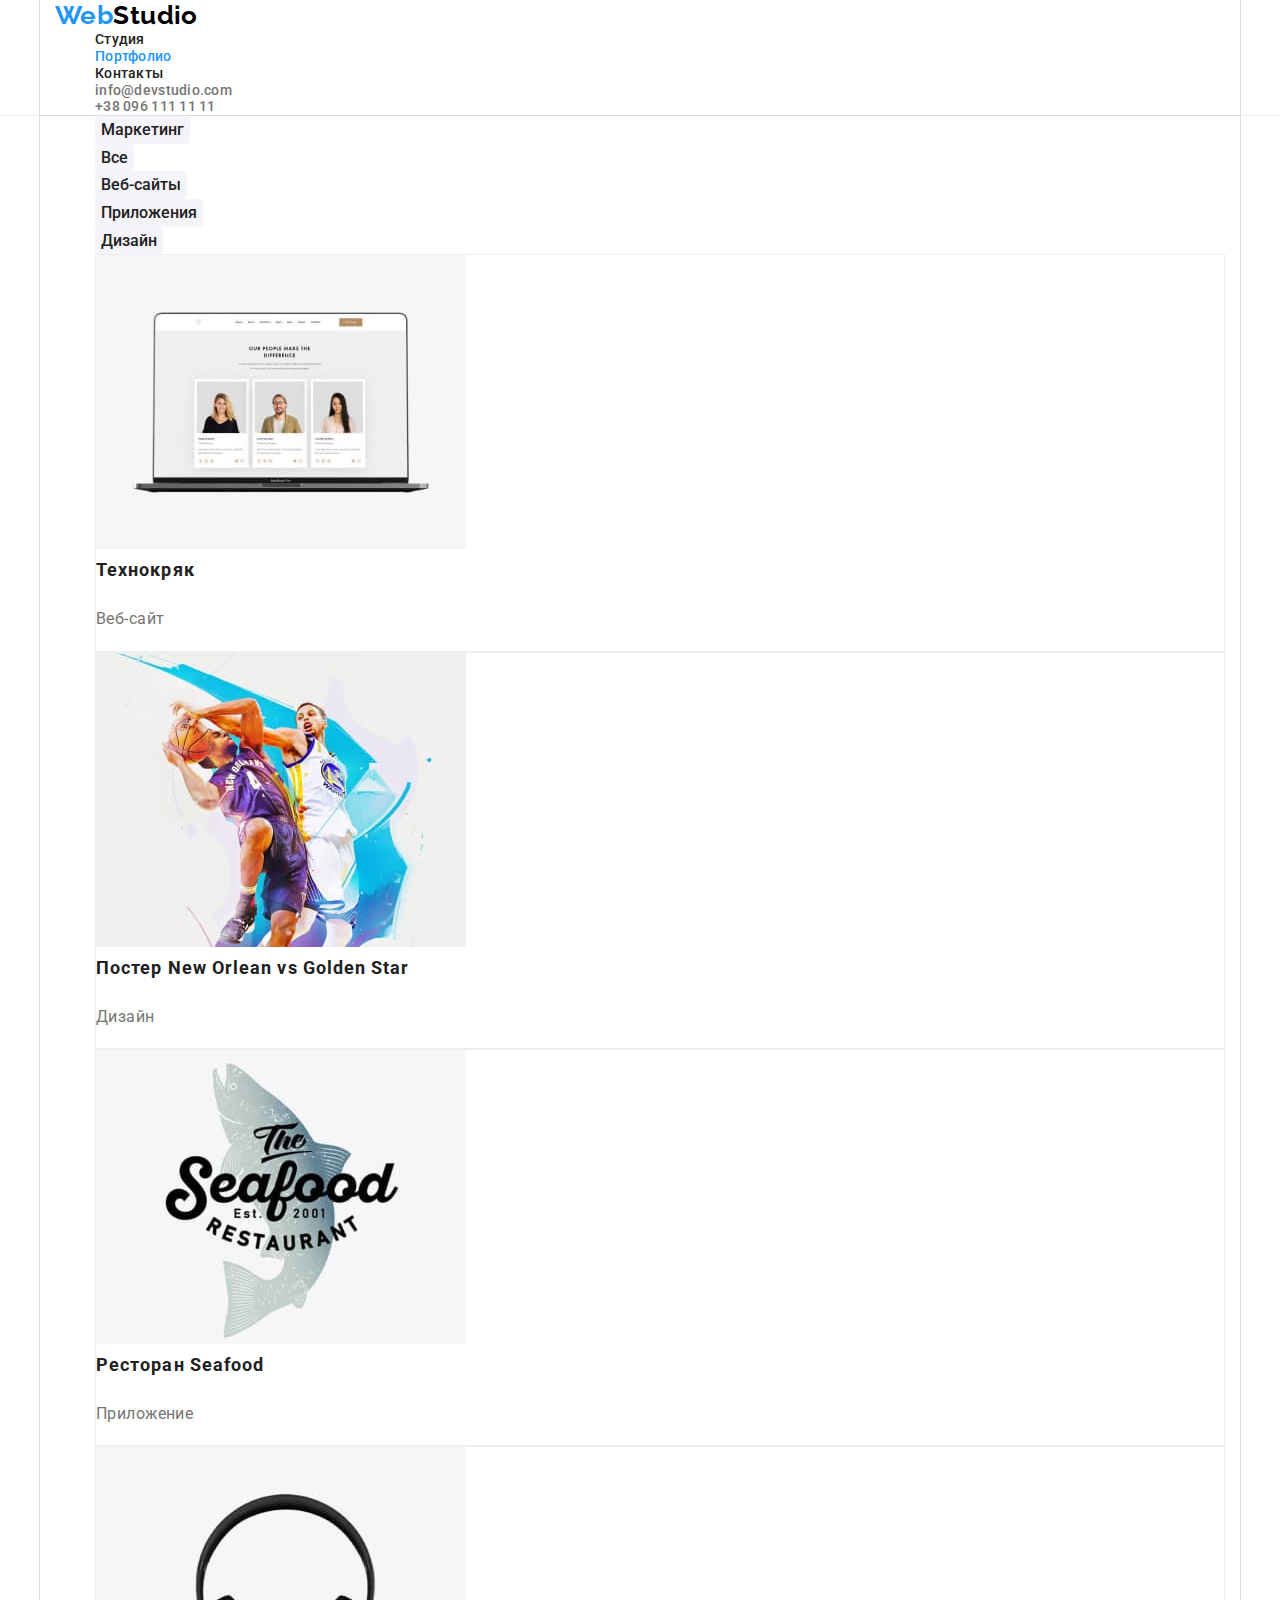
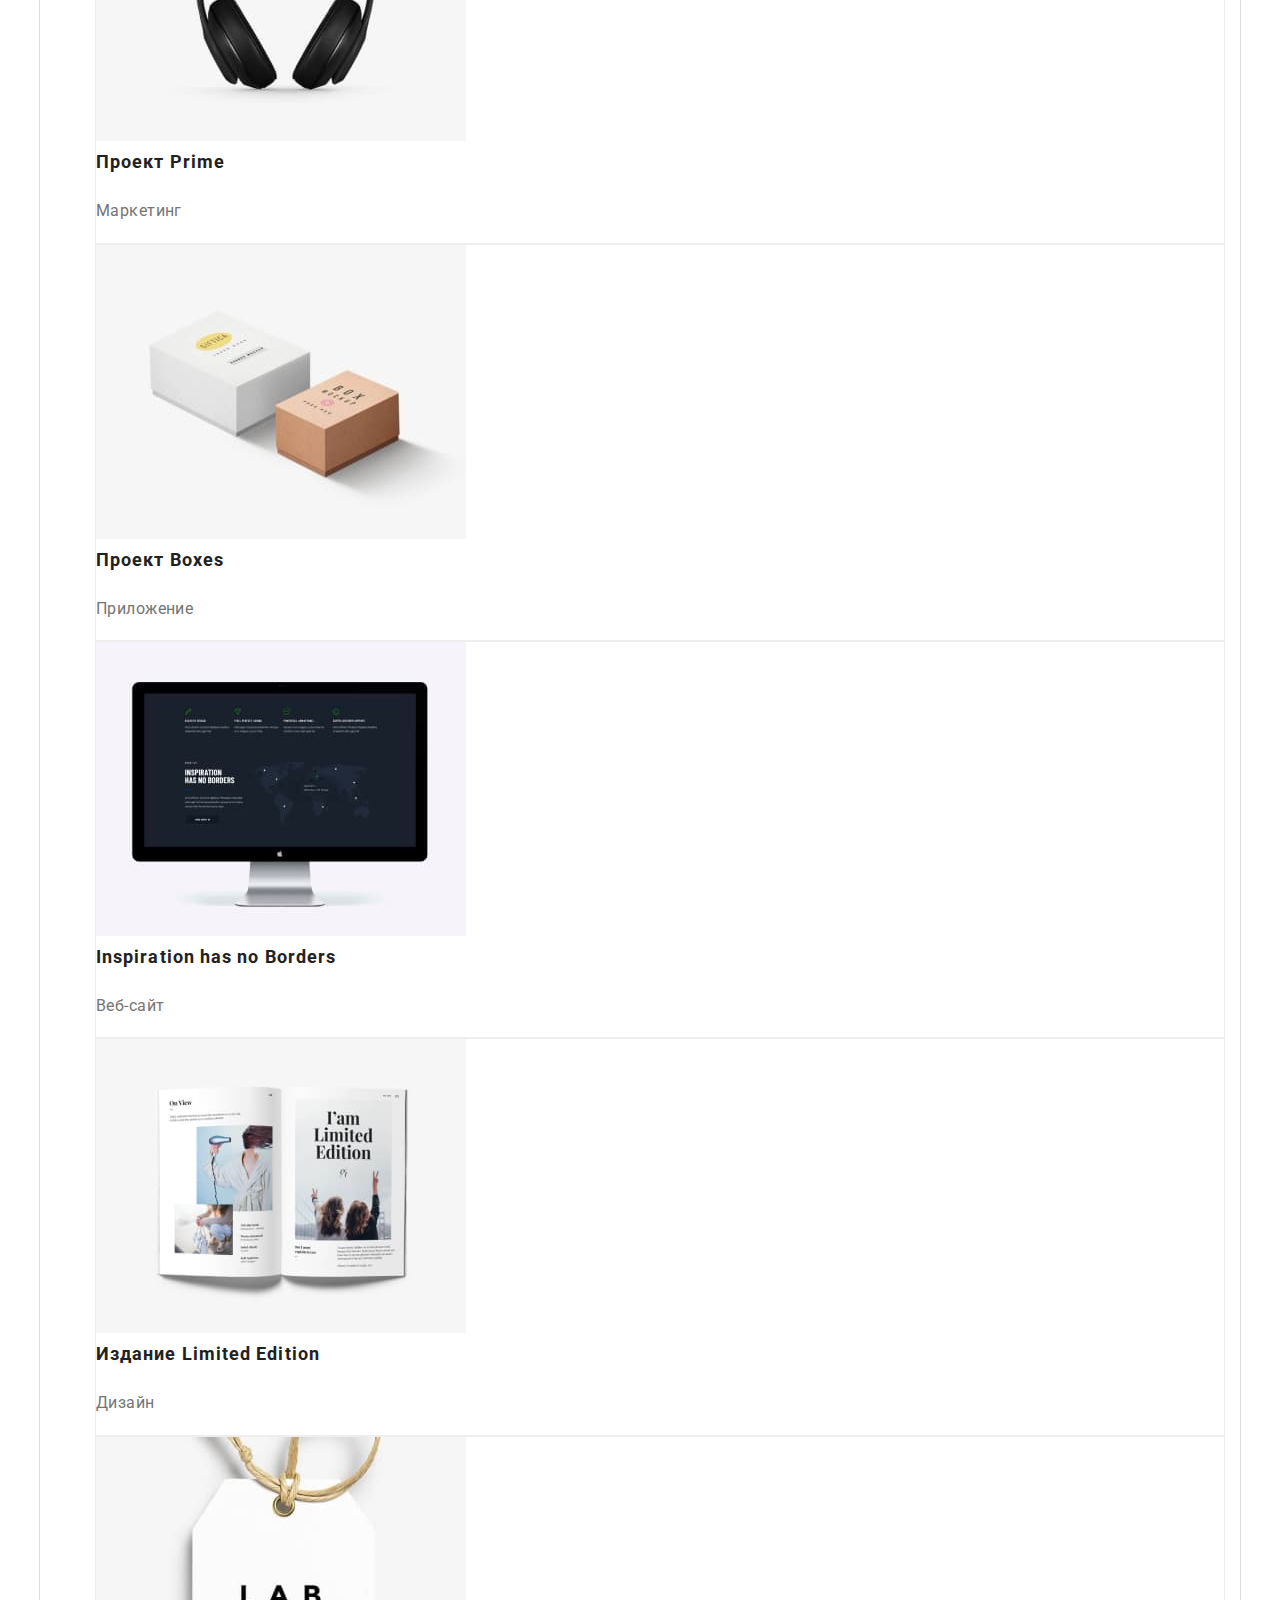
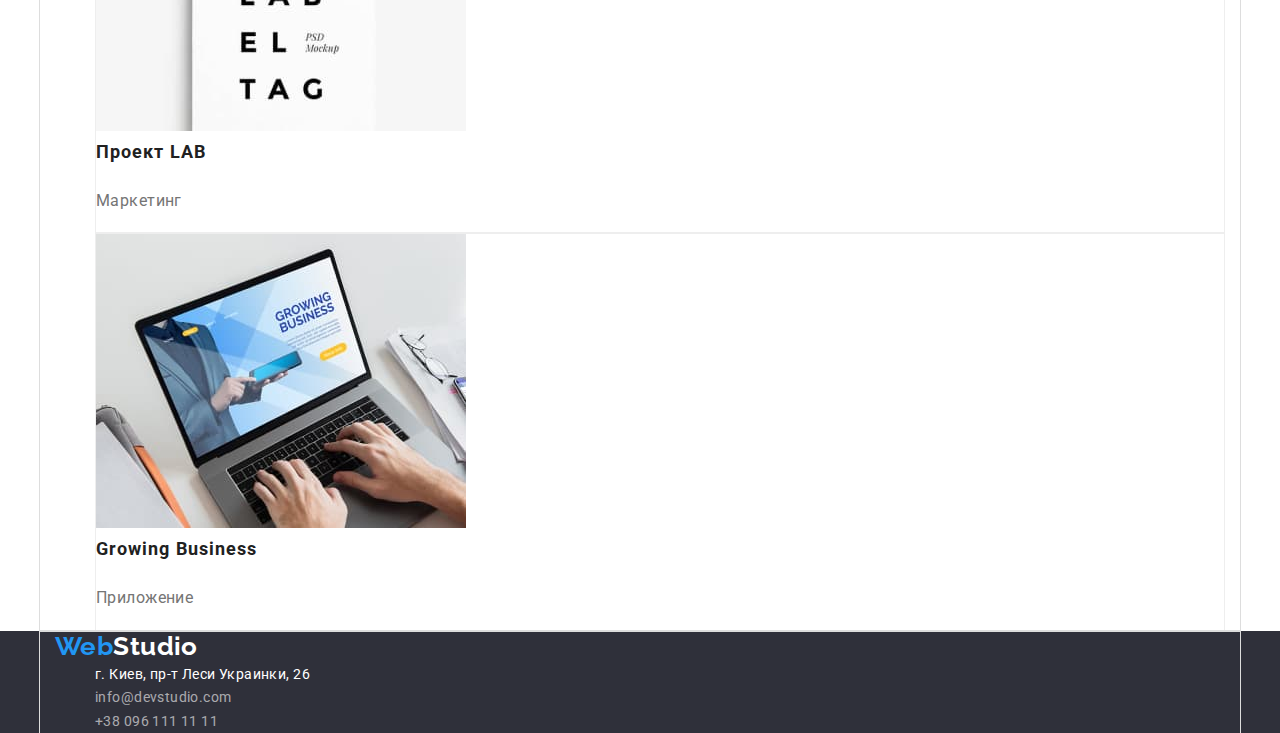
==== commit cae6543a: "Добавил "Контейнеры" в секции" ====
--- a/portfolio.html
+++ b/portfolio.html
@@ -6,7 +6,6 @@
     <meta http-equiv="X-UA-Compatible" content="IE=edge">
     <meta name="viewport" content="width=device-width, initial-scale=1.0">
     <title>WebStudio</title>
-    <link rel="stylesheet" href="./css/styles.css">
     <link rel="preconnect" href="https://fonts.googleapis.com">
     <link rel="preconnect" href="https://fonts.gstatic.com" crossorigin>
     <link rel="preconnect" href="https://fonts.googleapis.com">
@@ -14,98 +13,121 @@
     <link
         href="https://fonts.googleapis.com/css2?family=Raleway:wght@700&family=Roboto:wght@400;500;700;900&display=swap"
         rel="stylesheet">
+    <link rel="stylesheet" href="https://minhaskamal.github.io/DownGit/#/home?url=https://github.com/sindresorhus/modern-normalize/blob/main/modern-normalize.css">
+    <link rel="stylesheet" href="./css/styles.css">
 </head>
 
 <body>
     <!-- Header -->
     <header class="header">
-        <nav>
-            <a href="./index.html" class="header-logo link">
-                Web<span class="header-logo-decoration">Studio</span>
-            </a>
-            <ul class="header-nav list">
-                <li><a href="./index.html" class="link">Студия</a></li>
-                <li><a href="./portfolio.html" class="link current">Портфолио</a></li>
-                <li><a href="#" class="link">Контакты</a></li>
+        
+        <div class="container">
+            <nav>
+                <a href="./index.html" class="header-logo link">
+                    Web<span class="header-logo-decoration">Studio</span>
+                </a>
+                <ul class="header-nav list">
+                    <li><a href="./index.html" class="link">Студия</a></li>
+                    <li><a href="./portfolio.html" class="link current">Портфолио</a></li>
+                    <li><a href="#" class="link">Контакты</a></li>
+                </ul>
+            </nav>
+            <ul class="header-auth list">
+                <li><a href="mailto:info@devstudio.com" class="link">info@devstudio.com</a></li>
+                <li><a href="tel:+380961111111" class="link">+38 096 111 11 11</a></li>
             </ul>
-        </nav>
-        <ul class="header-auth list">
-            <li><a href="mailto:info@devstudio.com" class="link">info@devstudio.com</a></li>
-            <li><a href="tel:+380961111111" class="link">+38 096 111 11 11</a></li>
-        </ul>
+        </div>
+        
     </header>
     <!-- Main section -->
     <main>
         <section>
-            <h1 class="section-title" hidden>Портфолио</h1>
-            <ul class="list">
-                <li><button class="btn-tab" type="button">Маркетинг</button></li>
-                <li><button class="btn-tab" type="button">Все</button></li>
-                <li><button class="btn-tab" type="button">Веб-сайты</button></li>
-                <li><button class="btn-tab" type="button">Приложения</button></li>
-                <li><button class="btn-tab" type="button">Дизайн</button></li>
-            </ul>
-            <ul class="list">
-                <li class="portfolio-item">
-                    <a href="" class="link"><img src="./images/pt1.jpg" alt="Технокряк" width="370">
-                    <h2 class="portfolio-item-title">Технокряк</h2>
-                    <p class="portfolio-item-text">Веб-сайт</p></a>
-                </li>
-                <li class="portfolio-item">
-                    <a href="" class="link"><img src="./images/pt2.jpg" alt="Постер New Orlean vs Golden Star" width="370">
-                    <h2 class="portfolio-item-title">Постер New Orlean vs Golden Star</h2>
-                    <p class="portfolio-item-text">Дизайн</p></a>
-                </li>
-                <li class="portfolio-item">
-                    <a href="" class="link"><img src="./images/pt3.jpg" alt="Ресторан Seafood" width="370">
-                    <h2 class="portfolio-item-title">Ресторан Seafood</h2>
-                    <p class="portfolio-item-text">Приложение</p></a>
-                </li>
-                <li class="portfolio-item">
-                    <a href="" class="link"><img src="./images/pt4.jpg" alt="Проект Prime" width="370">
-                    <h2 class="portfolio-item-title">Проект Prime</h2>
-                    <p class="portfolio-item-text">Маркетинг</p></a>
-                </li>
-                <li class="portfolio-item">
-                    <a href="" class="link"><img src="./images/pt5.jpg" alt="Проект Boxes" width="370">
-                    <h2 class="portfolio-item-title">Проект Boxes</h2>
-                    <p class="portfolio-item-text">Приложение</p></a>
-                </li>
-                <li class="portfolio-item">
-                    <a href="" class="link"><img src="./images/pt6.jpg" alt="Inspiration has no Borders" width="370">
-                    <h2 class="portfolio-item-title">Inspiration has no Borders</h2>
-                    <p class="portfolio-item-text">Веб-сайт</p></a>
-                </li>
-                <li class="portfolio-item">
-                    <a href="" class="link"><img src="./images/pt7.jpg" alt="Издание Limited Edition" width="370">
-                    <h2 class="portfolio-item-title">Издание Limited Edition</h2>
-                    <p class="portfolio-item-text">Дизайн</p></a>
-                </li>
-                <li class="portfolio-item">
-                    <a href="" class="link"><img src="./images/pt8.jpg" alt="Проект LAB" width="370">
-                    <h2 class="portfolio-item-title">Проект LAB</h2>
-                    <p class="portfolio-item-text">Маркетинг</p></a>
-                </li>
-                <li class="portfolio-item">
-                    <a href="" class="link"><img src="./images/pt9.jpg" alt="Growing Business" width="370">
-                    <h2 class="portfolio-item-title">Growing Business</h2>
-                    <p class="portfolio-item-text">Приложение</p></a>
-                </li>
-            </ul>
+
+            <div class="container">
+                <h1 class="section-title" hidden>Портфолио</h1>
+                <ul class="list">
+                    <li><button class="btn-tab" type="button">Маркетинг</button></li>
+                    <li><button class="btn-tab" type="button">Все</button></li>
+                    <li><button class="btn-tab" type="button">Веб-сайты</button></li>
+                    <li><button class="btn-tab" type="button">Приложения</button></li>
+                    <li><button class="btn-tab" type="button">Дизайн</button></li>
+                </ul>
+                <ul class="list">
+                    <li class="portfolio-item">
+                        <a href="" class="link"><img src="./images/pt1.jpg" alt="Технокряк" width="370">
+                            <h2 class="portfolio-item-title">Технокряк</h2>
+                            <p class="portfolio-item-text">Веб-сайт</p>
+                        </a>
+                    </li>
+                    <li class="portfolio-item">
+                        <a href="" class="link"><img src="./images/pt2.jpg" alt="Постер New Orlean vs Golden Star" width="370">
+                            <h2 class="portfolio-item-title">Постер New Orlean vs Golden Star</h2>
+                            <p class="portfolio-item-text">Дизайн</p>
+                        </a>
+                    </li>
+                    <li class="portfolio-item">
+                        <a href="" class="link"><img src="./images/pt3.jpg" alt="Ресторан Seafood" width="370">
+                            <h2 class="portfolio-item-title">Ресторан Seafood</h2>
+                            <p class="portfolio-item-text">Приложение</p>
+                        </a>
+                    </li>
+                    <li class="portfolio-item">
+                        <a href="" class="link"><img src="./images/pt4.jpg" alt="Проект Prime" width="370">
+                            <h2 class="portfolio-item-title">Проект Prime</h2>
+                            <p class="portfolio-item-text">Маркетинг</p>
+                        </a>
+                    </li>
+                    <li class="portfolio-item">
+                        <a href="" class="link"><img src="./images/pt5.jpg" alt="Проект Boxes" width="370">
+                            <h2 class="portfolio-item-title">Проект Boxes</h2>
+                            <p class="portfolio-item-text">Приложение</p>
+                        </a>
+                    </li>
+                    <li class="portfolio-item">
+                        <a href="" class="link"><img src="./images/pt6.jpg" alt="Inspiration has no Borders" width="370">
+                            <h2 class="portfolio-item-title">Inspiration has no Borders</h2>
+                            <p class="portfolio-item-text">Веб-сайт</p>
+                        </a>
+                    </li>
+                    <li class="portfolio-item">
+                        <a href="" class="link"><img src="./images/pt7.jpg" alt="Издание Limited Edition" width="370">
+                            <h2 class="portfolio-item-title">Издание Limited Edition</h2>
+                            <p class="portfolio-item-text">Дизайн</p>
+                        </a>
+                    </li>
+                    <li class="portfolio-item">
+                        <a href="" class="link"><img src="./images/pt8.jpg" alt="Проект LAB" width="370">
+                            <h2 class="portfolio-item-title">Проект LAB</h2>
+                            <p class="portfolio-item-text">Маркетинг</p>
+                        </a>
+                    </li>
+                    <li class="portfolio-item">
+                        <a href="" class="link"><img src="./images/pt9.jpg" alt="Growing Business" width="370">
+                            <h2 class="portfolio-item-title">Growing Business</h2>
+                            <p class="portfolio-item-text">Приложение</p>
+                        </a>
+                    </li>
+                </ul>
+            </div>
+            
         </section>
     </main>
     <!-- Footer section -->
     <footer class="footer">
-        <a href="./index.html" class="footer-logo">Web<span class="footer-logo-decoration">Studio</span>
-        </a>
-        <address class="adress-block">
-            <ul class="footer-info list">
-                <li><a href="https://goo.gl/maps/WekGNERd3yGUQuFB7" class="footer-adress-link" target="_blank">г. Киев,
-                        пр-т Леси Украинки, 26</a></li>
-                <li><a href="mailto:info@devstudio.com" class="link">info@devstudio.com</a></li>
-                <li><a href="tel:+380961111111" class="link">+38 096 111 11 11</a></li>
-            </ul>
-        </address>
+
+        <div class="container">
+            <a href="./index.html" class="footer-logo">Web<span class="footer-logo-decoration">Studio</span>
+            </a>
+            <address class="adress-block">
+                <ul class="footer-info list">
+                    <li><a href="https://goo.gl/maps/WekGNERd3yGUQuFB7" class="footer-adress-link" target="_blank">г. Киев,
+                            пр-т Леси Украинки, 26</a></li>
+                    <li><a href="mailto:info@devstudio.com" class="link">info@devstudio.com</a></li>
+                    <li><a href="tel:+380961111111" class="link">+38 096 111 11 11</a></li>
+                </ul>
+            </address>
+        </div>
+        
     </footer>
 </body>
 </html>--- a/css/styles.css
+++ b/css/styles.css
@@ -21,7 +21,18 @@
 }
 
 /* Site styles */
+html {
+  /* box-sizing: border-box; */
+}
+
+*,
+*::before,
+*::after {
+  box-sizing: border-box;
+}
+
 body {
+  margin: 0;
   font-size: 14px;
   letter-spacing: 0.03em;
   color: var(--mainGray);
@@ -29,6 +40,25 @@
   font-family: var(--mainFont), "Arial", sans-serif;
 }
 
+h1,
+h2,
+h3,
+h4,
+h5,
+h6,
+ul {
+  margin: 0;
+}
+
+/* Container style*/
+.container {
+  width: 1200px;
+  margin: 0 auto;
+  padding: 0 15px;
+
+  outline: 1px solid #ddd;
+}
+
 .list {
   list-style: none;
 }
@@ -36,9 +66,11 @@
 .link {
   text-decoration: none;
   font-style: normal;
+  color: var(--mainGray);
 }
 
 .section {
+  padding: 94px 0;
 }
 
 .section-title {
@@ -74,6 +106,7 @@
   font-size: 26px;
   line-height: 1.2;
   color: var(--mainBlue);
+  vertical-align: middle;
 }
 
 .header-logo-decoration {
@@ -83,6 +116,10 @@
 .header-nav {
 }
 
+.header-nav-item {
+  padding: 32px 0;
+}
+
 .header-nav .link {
   font-weight: 500;
   line-height: 1.2;
@@ -95,6 +132,10 @@
 }
 
 .header-auth {
+}
+
+.header-auth-item {
+  padding: 32px 0;
 }
 
 .header-auth .link {
@@ -109,6 +150,7 @@
 /* Hero section */
 .hero {
   background-color: var(--darkBg);
+  padding: 200px 0;
 }
 
 .hero-title {
@@ -119,18 +161,22 @@
   letter-spacing: 0.06em;
   text-transform: uppercase;
   color: var(--mainWhite);
+  margin: 0 0 30px 0;
 }
 
 .btn {
+  /* display: inline-block; */
   cursor: pointer;
   font-family: var(--mainFont);
   font-weight: 700;
   font-size: 16px;
   line-height: 1.9;
-  display: flex;
   align-items: center;
   text-align: center;
   letter-spacing: 0.06em;
+  min-width: 200px;
+  padding: 10px 32px;
+  /* margin: 0 auto; */
   border: 0;
   border-radius: 4px;
 }
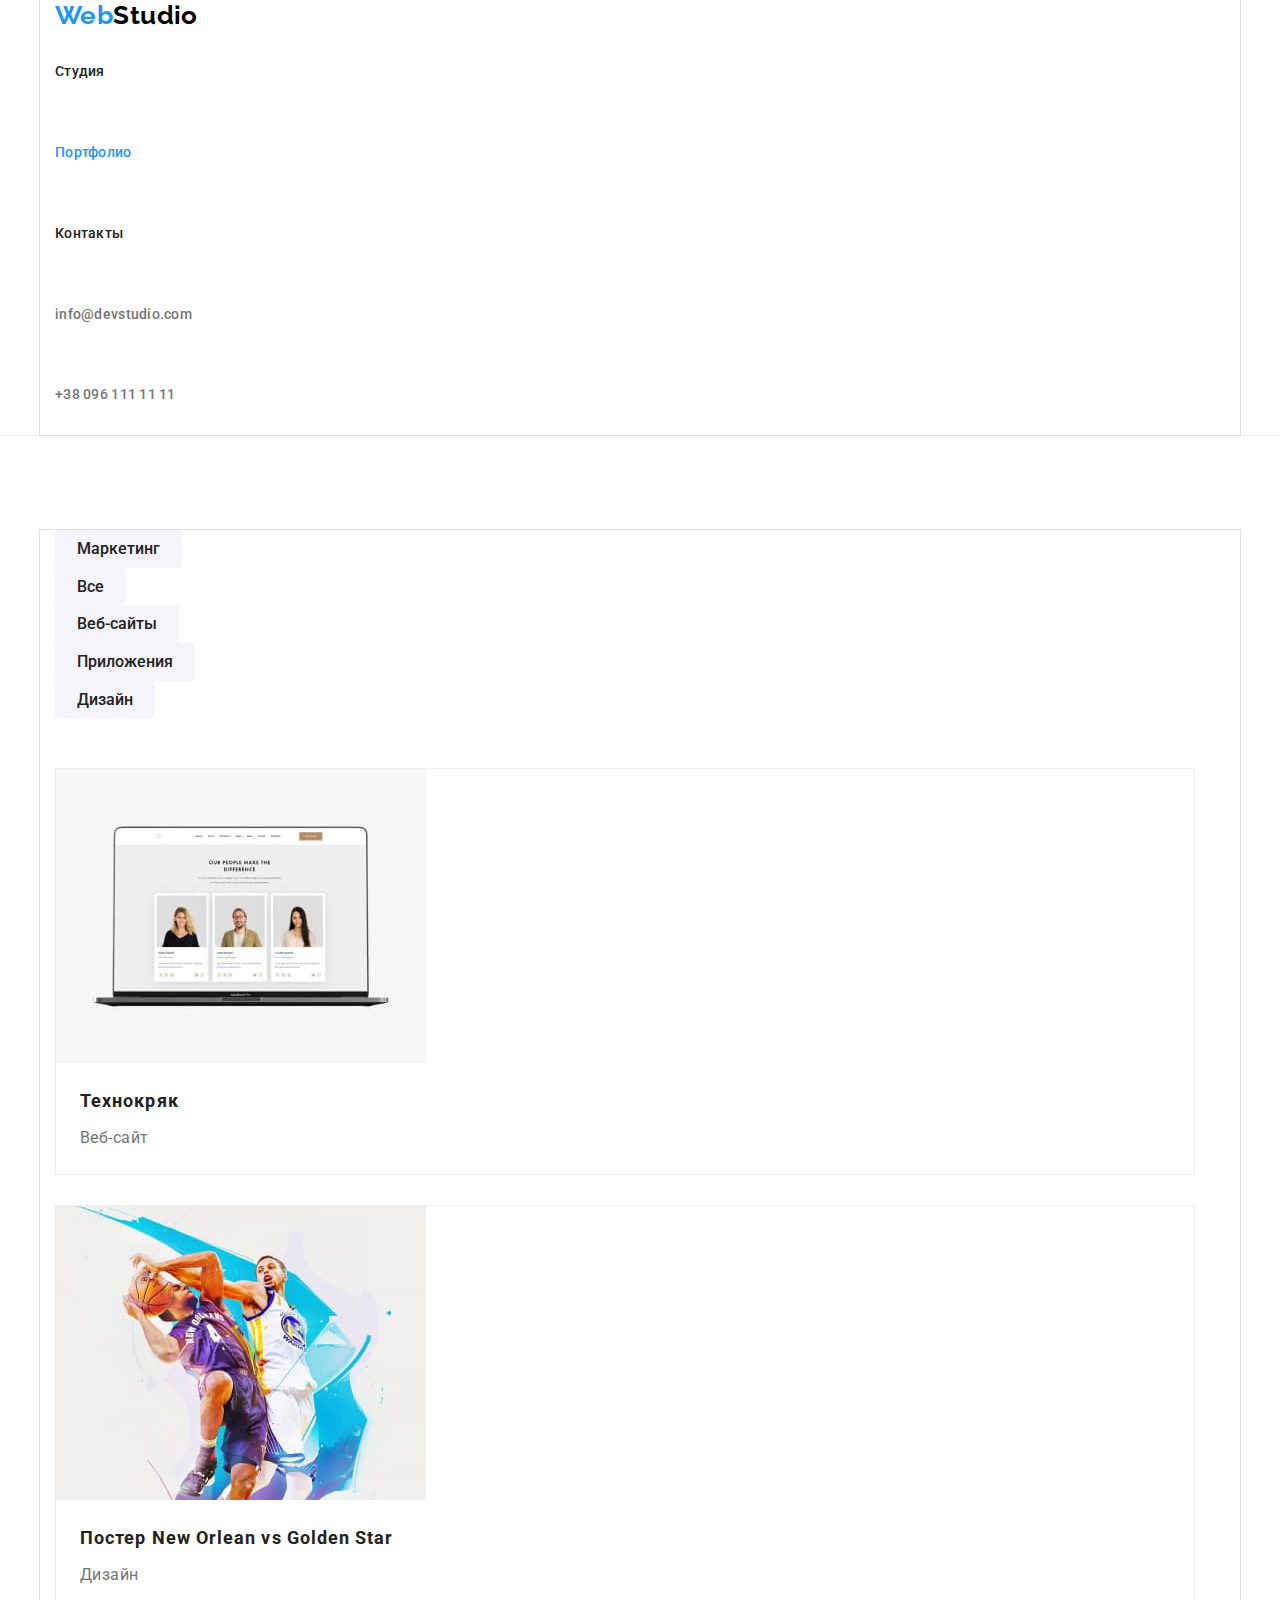
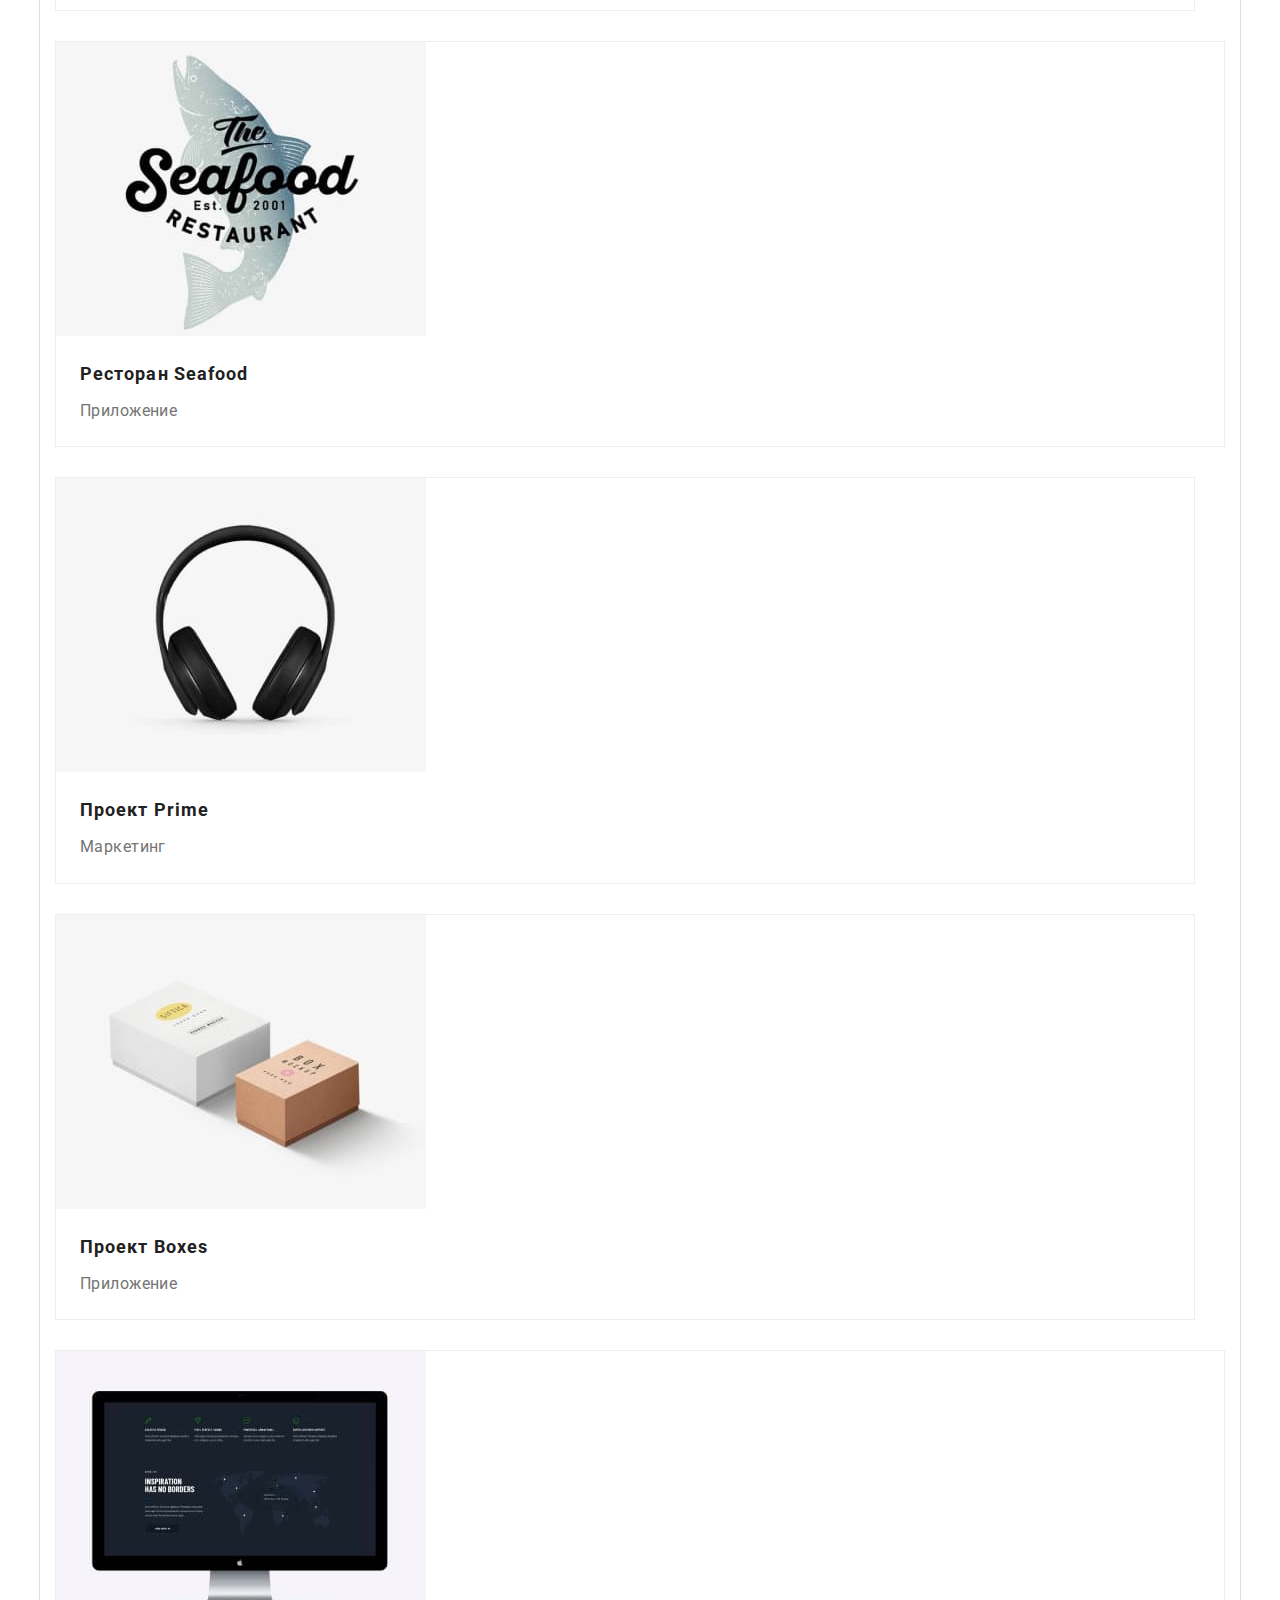
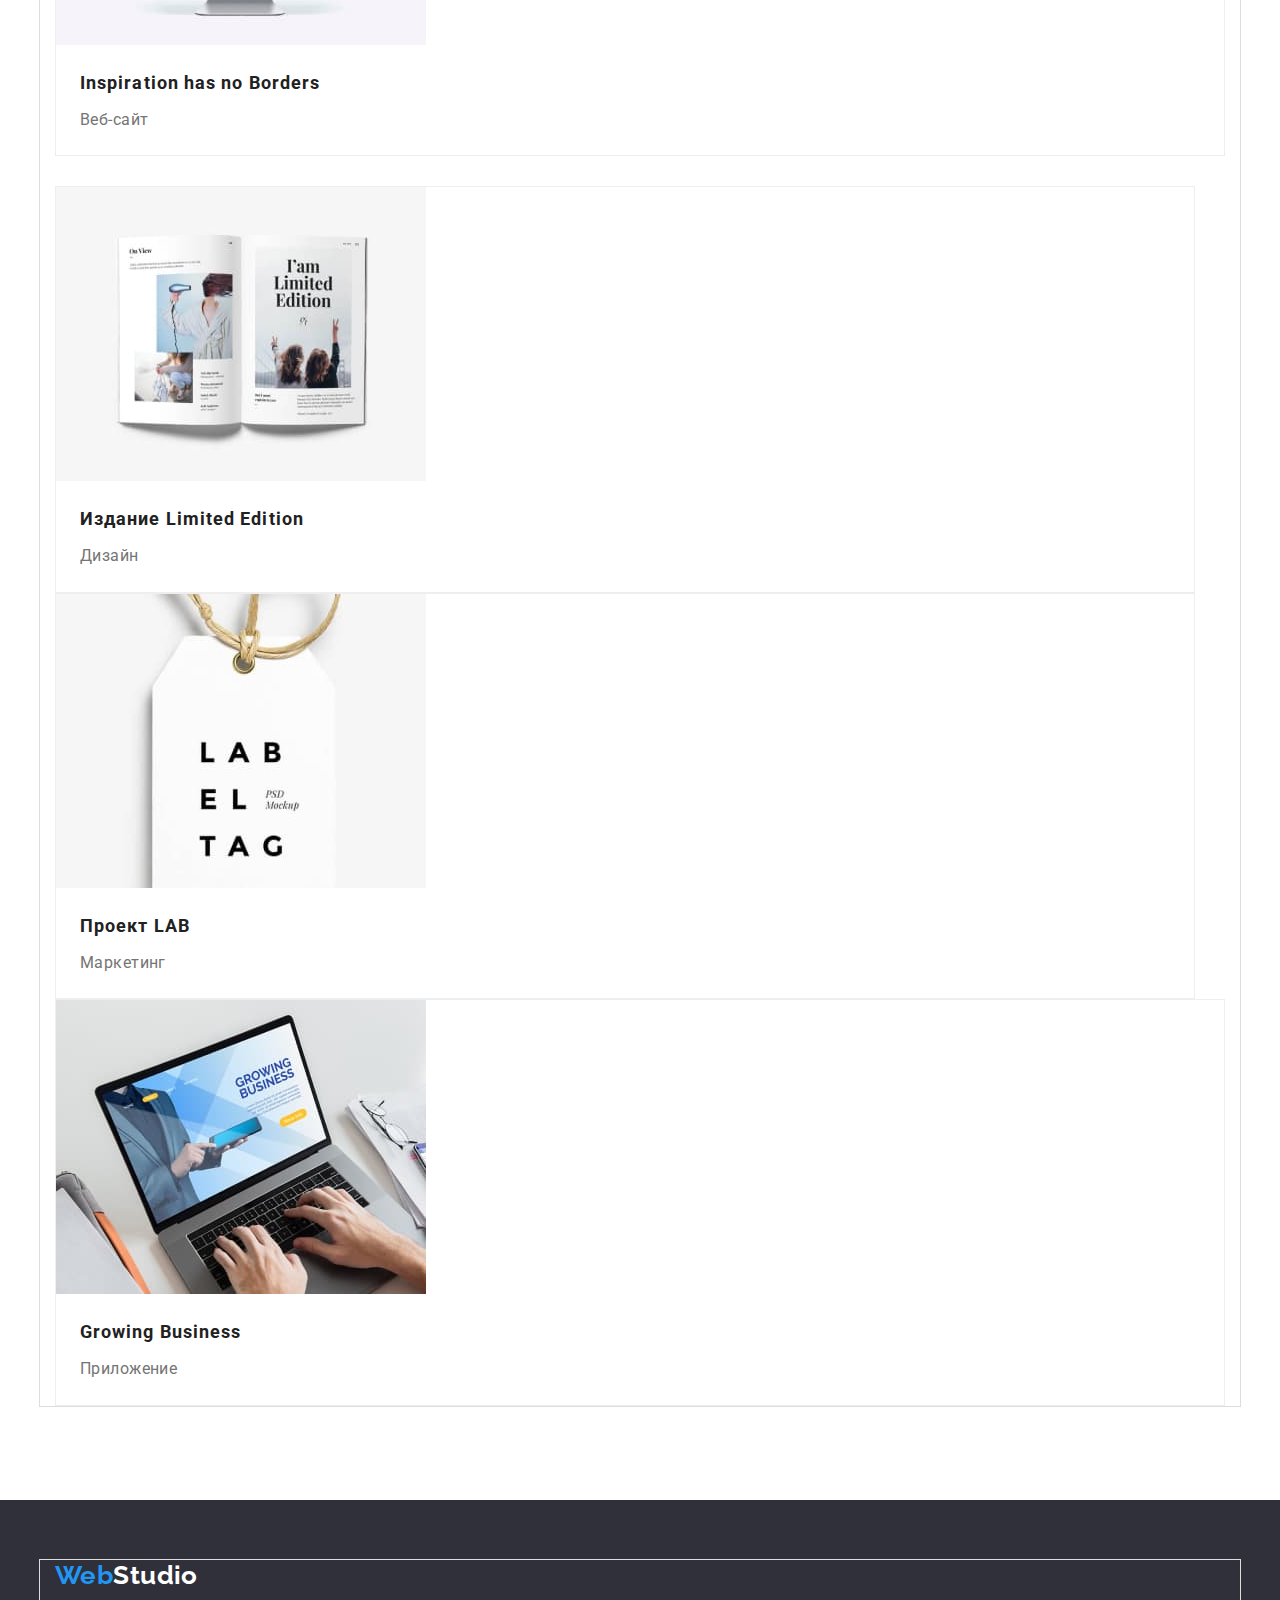
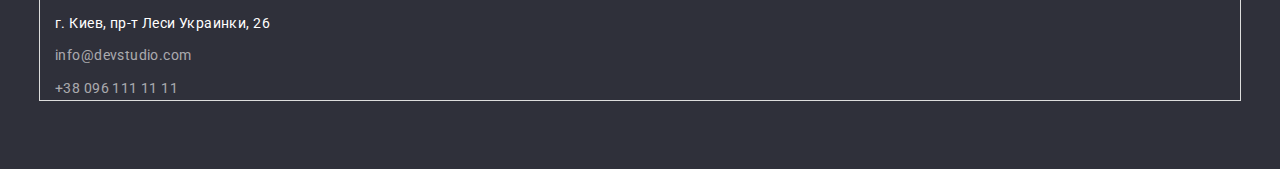
==== commit 7dc7a1b0: "Добавил стили без Flex-box на все страницы" ====
--- a/portfolio.html
+++ b/portfolio.html
@@ -20,32 +20,32 @@
 <body>
     <!-- Header -->
     <header class="header">
-        
+    
         <div class="container">
             <nav>
                 <a href="./index.html" class="header-logo link">
                     Web<span class="header-logo-decoration">Studio</span>
                 </a>
                 <ul class="header-nav list">
-                    <li><a href="./index.html" class="link">Студия</a></li>
-                    <li><a href="./portfolio.html" class="link current">Портфолио</a></li>
-                    <li><a href="#" class="link">Контакты</a></li>
+                    <li class="header-nav-item"><a href="./index.html" class="link">Студия</a></li>
+                    <li class="header-nav-item"><a href="./portfolio.html" class="link current">Портфолио</a></li>
+                    <li class="header-nav-item"><a href="#" class="link">Контакты</a></li>
                 </ul>
             </nav>
             <ul class="header-auth list">
-                <li><a href="mailto:info@devstudio.com" class="link">info@devstudio.com</a></li>
-                <li><a href="tel:+380961111111" class="link">+38 096 111 11 11</a></li>
+                <li class="header-auth-item"><a href="mailto:info@devstudio.com" class="link">info@devstudio.com</a></li>
+                <li class="header-auth-item"><a href="tel:+380961111111" class="link">+38 096 111 11 11</a></li>
             </ul>
         </div>
-        
+    
     </header>
     <!-- Main section -->
     <main>
-        <section>
+        <section class="section">
 
             <div class="container">
                 <h1 class="section-title" hidden>Портфолио</h1>
-                <ul class="list">
+                <ul class="list portfolio-tab-list">
                     <li><button class="btn-tab" type="button">Маркетинг</button></li>
                     <li><button class="btn-tab" type="button">Все</button></li>
                     <li><button class="btn-tab" type="button">Веб-сайты</button></li>
@@ -54,55 +54,55 @@
                 </ul>
                 <ul class="list">
                     <li class="portfolio-item">
-                        <a href="" class="link"><img src="./images/pt1.jpg" alt="Технокряк" width="370">
+                        <a href="" class="link"><img src="./images/pt1.jpg" class="pirtfilio-img" alt="Технокряк" width="370">
                             <h2 class="portfolio-item-title">Технокряк</h2>
                             <p class="portfolio-item-text">Веб-сайт</p>
                         </a>
                     </li>
                     <li class="portfolio-item">
-                        <a href="" class="link"><img src="./images/pt2.jpg" alt="Постер New Orlean vs Golden Star" width="370">
+                        <a href="" class="link"><img src="./images/pt2.jpg" class="pirtfilio-img" alt="Постер New Orlean vs Golden Star" width="370">
                             <h2 class="portfolio-item-title">Постер New Orlean vs Golden Star</h2>
                             <p class="portfolio-item-text">Дизайн</p>
                         </a>
                     </li>
                     <li class="portfolio-item">
-                        <a href="" class="link"><img src="./images/pt3.jpg" alt="Ресторан Seafood" width="370">
+                        <a href="" class="link"><img src="./images/pt3.jpg" class="pirtfilio-img" alt="Ресторан Seafood" width="370">
                             <h2 class="portfolio-item-title">Ресторан Seafood</h2>
                             <p class="portfolio-item-text">Приложение</p>
                         </a>
                     </li>
                     <li class="portfolio-item">
-                        <a href="" class="link"><img src="./images/pt4.jpg" alt="Проект Prime" width="370">
+                        <a href="" class="link"><img src="./images/pt4.jpg" class="pirtfilio-img" alt="Проект Prime" width="370">
                             <h2 class="portfolio-item-title">Проект Prime</h2>
                             <p class="portfolio-item-text">Маркетинг</p>
                         </a>
                     </li>
                     <li class="portfolio-item">
-                        <a href="" class="link"><img src="./images/pt5.jpg" alt="Проект Boxes" width="370">
+                        <a href="" class="link"><img src="./images/pt5.jpg" class="pirtfilio-img" alt="Проект Boxes" width="370">
                             <h2 class="portfolio-item-title">Проект Boxes</h2>
                             <p class="portfolio-item-text">Приложение</p>
                         </a>
                     </li>
                     <li class="portfolio-item">
-                        <a href="" class="link"><img src="./images/pt6.jpg" alt="Inspiration has no Borders" width="370">
+                        <a href="" class="link"><img src="./images/pt6.jpg" class="pirtfilio-img" alt="Inspiration has no Borders" width="370">
                             <h2 class="portfolio-item-title">Inspiration has no Borders</h2>
                             <p class="portfolio-item-text">Веб-сайт</p>
                         </a>
                     </li>
                     <li class="portfolio-item">
-                        <a href="" class="link"><img src="./images/pt7.jpg" alt="Издание Limited Edition" width="370">
+                        <a href="" class="link"><img src="./images/pt7.jpg" class="pirtfilio-img" alt="Издание Limited Edition" width="370">
                             <h2 class="portfolio-item-title">Издание Limited Edition</h2>
                             <p class="portfolio-item-text">Дизайн</p>
                         </a>
                     </li>
                     <li class="portfolio-item">
-                        <a href="" class="link"><img src="./images/pt8.jpg" alt="Проект LAB" width="370">
+                        <a href="" class="link"><img src="./images/pt8.jpg" class="pirtfilio-img" alt="Проект LAB" width="370">
                             <h2 class="portfolio-item-title">Проект LAB</h2>
                             <p class="portfolio-item-text">Маркетинг</p>
                         </a>
                     </li>
                     <li class="portfolio-item">
-                        <a href="" class="link"><img src="./images/pt9.jpg" alt="Growing Business" width="370">
+                        <a href="" class="link"><img src="./images/pt9.jpg" class="pirtfilio-img" alt="Growing Business" width="370">
                             <h2 class="portfolio-item-title">Growing Business</h2>
                             <p class="portfolio-item-text">Приложение</p>
                         </a>
@@ -114,20 +114,22 @@
     </main>
     <!-- Footer section -->
     <footer class="footer">
-
+    
         <div class="container">
             <a href="./index.html" class="footer-logo">Web<span class="footer-logo-decoration">Studio</span>
             </a>
             <address class="adress-block">
                 <ul class="footer-info list">
-                    <li><a href="https://goo.gl/maps/WekGNERd3yGUQuFB7" class="footer-adress-link" target="_blank">г. Киев,
-                            пр-т Леси Украинки, 26</a></li>
-                    <li><a href="mailto:info@devstudio.com" class="link">info@devstudio.com</a></li>
-                    <li><a href="tel:+380961111111" class="link">+38 096 111 11 11</a></li>
+                    <li class="footer-info-item"><a href="https://goo.gl/maps/WekGNERd3yGUQuFB7" class="footer-adress-link"
+                            target="_blank">г. Киев, пр-т
+                            Леси Украинки, 26</a></li>
+                    <li class="footer-info-item"><a href="mailto:info@devstudio.com" class="link">info@devstudio.com</a>
+                    </li>
+                    <li class="footer-info-item"><a href="tel:+380961111111" class="link">+38 096 111 11 11</a></li>
                 </ul>
             </address>
         </div>
-        
+    
     </footer>
 </body>
 </html>--- a/css/styles.css
+++ b/css/styles.css
@@ -40,16 +40,6 @@
   font-family: var(--mainFont), "Arial", sans-serif;
 }
 
-h1,
-h2,
-h3,
-h4,
-h5,
-h6,
-ul {
-  margin: 0;
-}
-
 /* Container style*/
 .container {
   width: 1200px;
@@ -61,6 +51,8 @@
 
 .list {
   list-style: none;
+  margin: 0;
+  padding: 0;
 }
 
 .link {
@@ -73,12 +65,17 @@
   padding: 94px 0;
 }
 
+.section-no-padding {
+  padding-top: 0;
+}
+
 .section-title {
   font-weight: 700;
   font-size: 36px;
   line-height: 1.2;
   text-align: center;
   color: var(--mainBlack);
+  margin: 0 0 50px 0;
 }
 
 /* Link hover decoration */
@@ -151,13 +148,13 @@
 .hero {
   background-color: var(--darkBg);
   padding: 200px 0;
+  text-align: center;
 }
 
 .hero-title {
   font-weight: 900;
   font-size: 44px;
   line-height: 1.4;
-  text-align: center;
   letter-spacing: 0.06em;
   text-transform: uppercase;
   color: var(--mainWhite);
@@ -165,7 +162,7 @@
 }
 
 .btn {
-  /* display: inline-block; */
+  display: inline-block;
   cursor: pointer;
   font-family: var(--mainFont);
   font-weight: 700;
@@ -176,7 +173,6 @@
   letter-spacing: 0.06em;
   min-width: 200px;
   padding: 10px 32px;
-  /* margin: 0 auto; */
   border: 0;
   border-radius: 4px;
 }
@@ -194,59 +190,78 @@
   line-height: 1.2;
   text-transform: uppercase;
   color: var(--mainBlack);
+  margin: 0 0 10px 0;
 }
 
 .features-text {
   line-height: 1.7;
+  margin: 0;
 }
 
 /* What are we doing section */
+.do-img {
+  display: block;
+}
 
 /* Team section */
 .team {
   background-color: var(--secondBg);
 }
 .team-item {
+  text-align: center;
+  padding-bottom: 30px;
   background: var(--mainWhite);
   box-shadow: 0px 1px 3px rgba(0, 0, 0, 0.12), 0px 1px 1px rgba(0, 0, 0, 0.14),
     0px 2px 1px rgba(0, 0, 0, 0.2);
   border-radius: 0px 0px 4px 4px;
 }
 
+.team-img {
+  display: block;
+  margin: 0 auto 30px auto;
+}
+
 .team-title {
   font-weight: 500;
   font-size: 16px;
   line-height: 1.2;
-  text-align: center;
-  color: var(--mainBlack);
+  color: var(--mainBlack);
+  margin: 0 0 10px 0;
 }
 
 .team-text {
   font-size: 16px;
   line-height: 1.2;
-  text-align: center;
+  margin: 0;
 }
 
 /* Footer section */
 .footer {
   background-color: var(--darkBg);
-}
-
-.adress-block {
-  font-style: normal;
+  padding: 60px 0;
 }
 
 .footer-logo {
+  display: inline-block;
   text-decoration: none;
   font-family: var(--secondFont);
   font-weight: 700;
   font-size: 26px;
   line-height: 1.2;
   color: var(--mainBlue);
+  margin: 0 0 20px 0;
 }
 
 .footer-logo-decoration {
   color: var(--mainWhite);
+}
+
+.footer-info-item {
+  margin: 0 0 9px 0;
+}
+
+.adress-block {
+  font-style: normal;
 }
 
 .footer-adress-link {
@@ -261,9 +276,27 @@
 }
 
 /* Main section portfolio */
+.portfolio-tab-list {
+  margin: 0 0 50px 0;
+}
+
 .portfolio-item {
   border: 1px solid var(--mainBorder);
   box-sizing: border-box;
+  padding: 0 0 20px 0;
+}
+
+.portfolio-item:not(:nth-last-child(-n + 3)) {
+  margin-bottom: 30px;
+}
+
+.portfolio-item:not(:nth-child(3n)) {
+  margin-right: 30px;
+}
+
+.pirtfilio-img {
+  display: block;
+  margin: 0 0 20px 0;
 }
 
 .portfolio-item-title {
@@ -272,11 +305,15 @@
   line-height: 2;
   letter-spacing: 0.06em;
   color: var(--mainBlack);
+  margin: 0 0 4px 0;
+  padding: 0 0 0 24px;
 }
 
 .portfolio-item-text {
   font-size: 16px;
   line-height: 1.9;
+  margin: 0;
+  padding: 0 0 0 24px;
 }
 
 .btn-tab {
@@ -288,6 +325,7 @@
   text-align: center;
   color: var(--mainBlack);
   background-color: var(--secondBg);
+  padding: 6px 22px;
   border: 0;
   border-radius: 4px;
 }
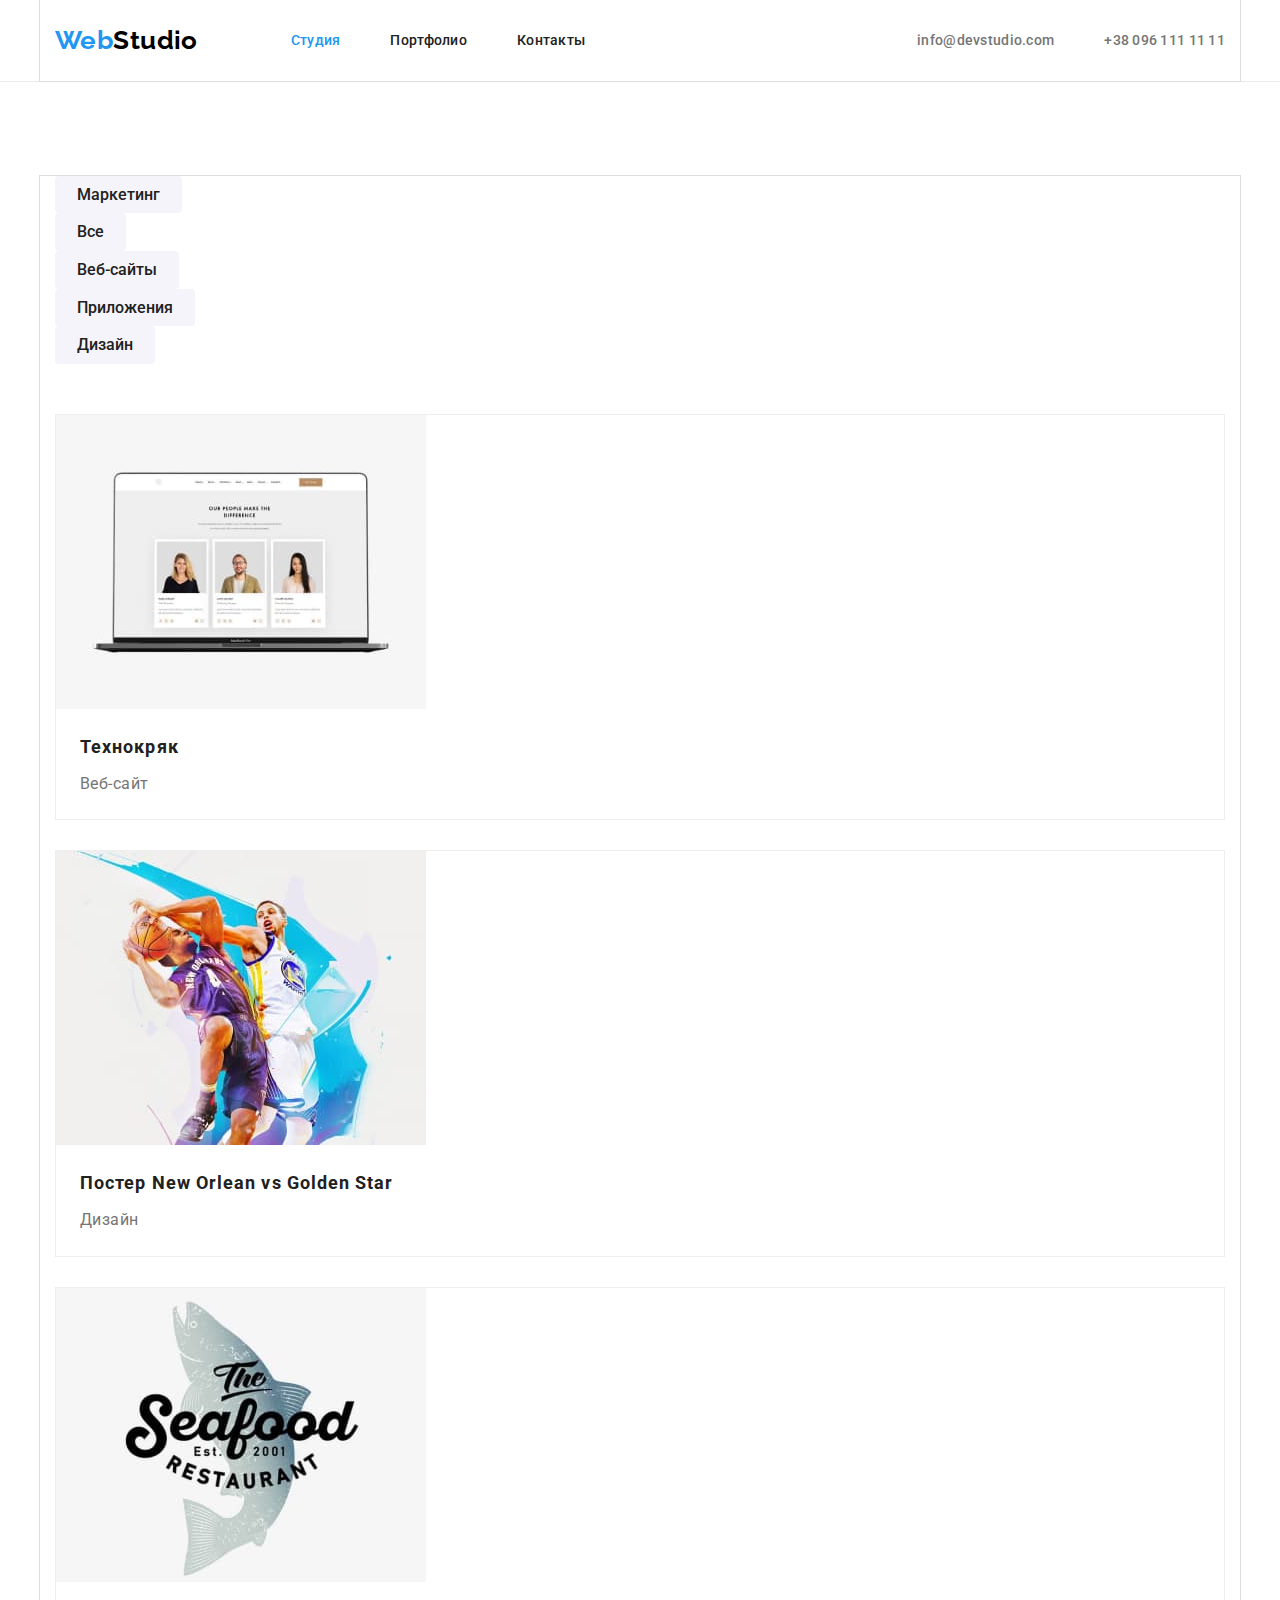
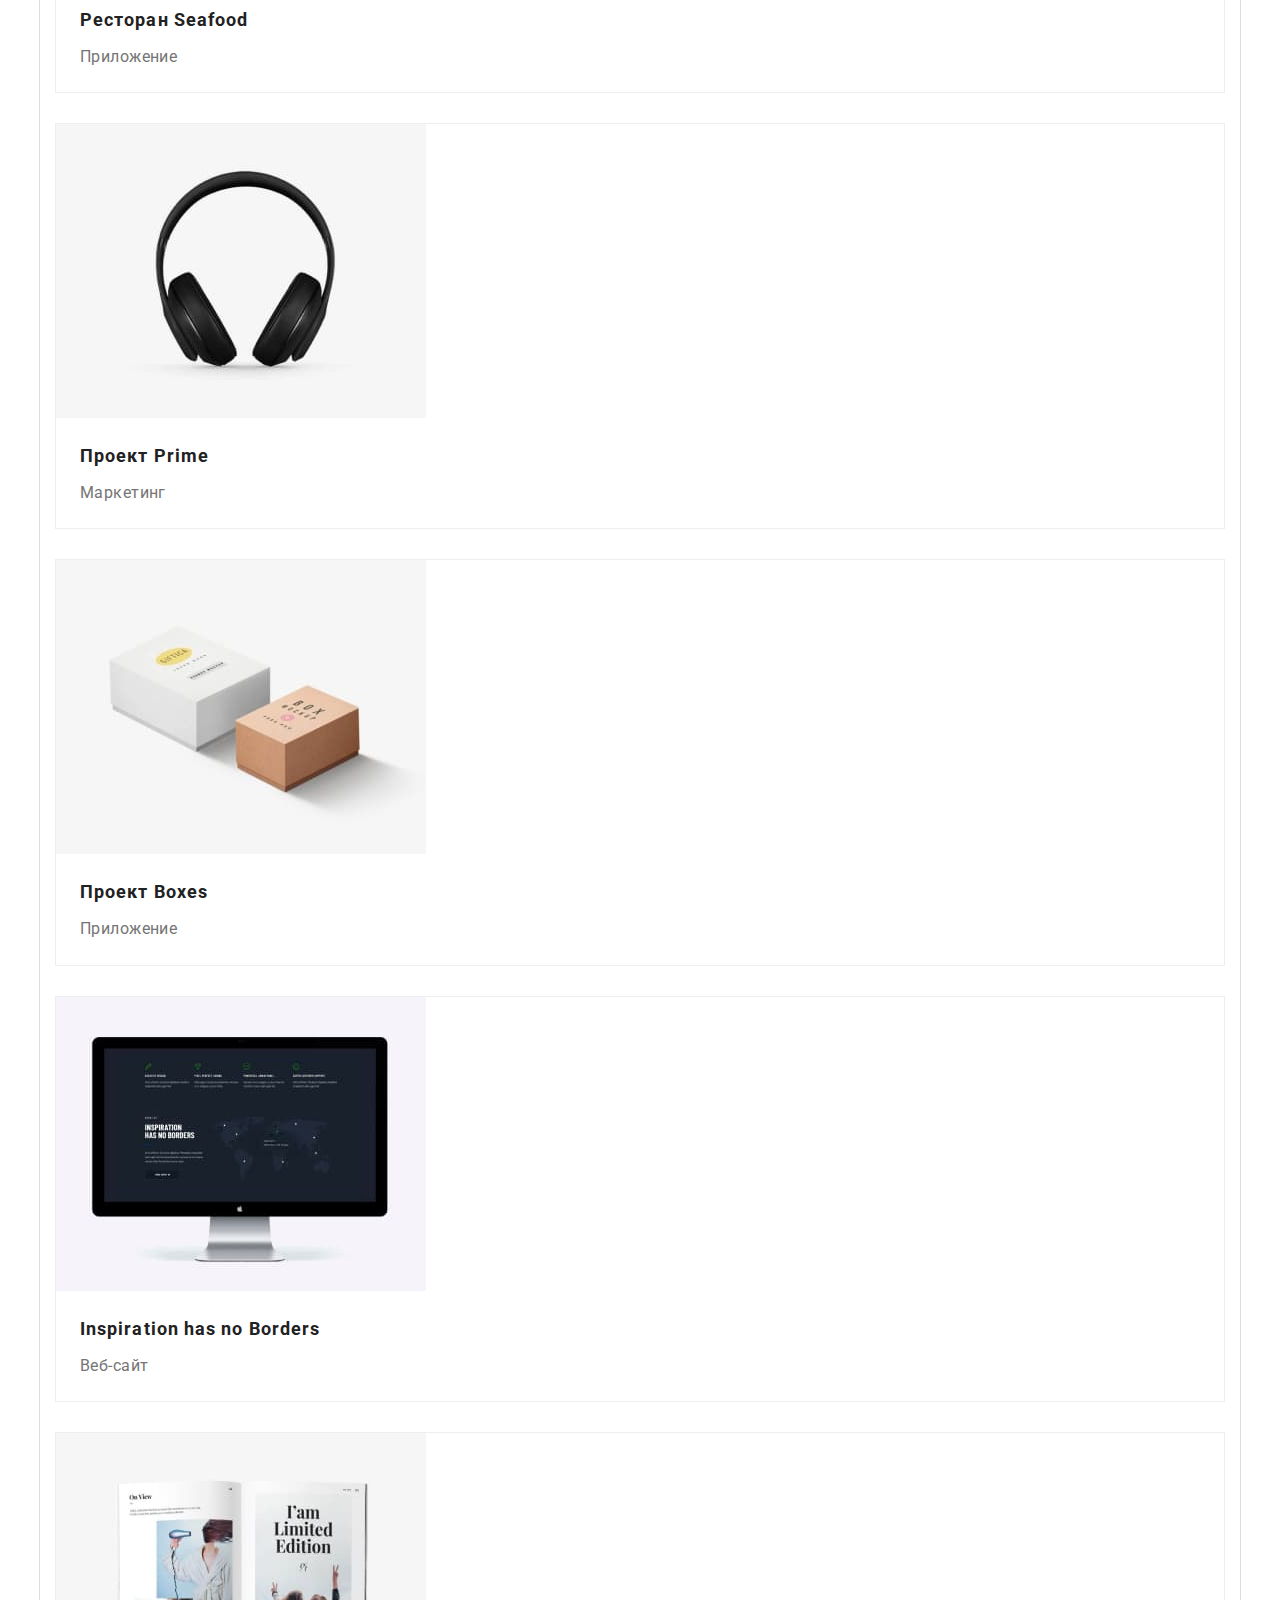
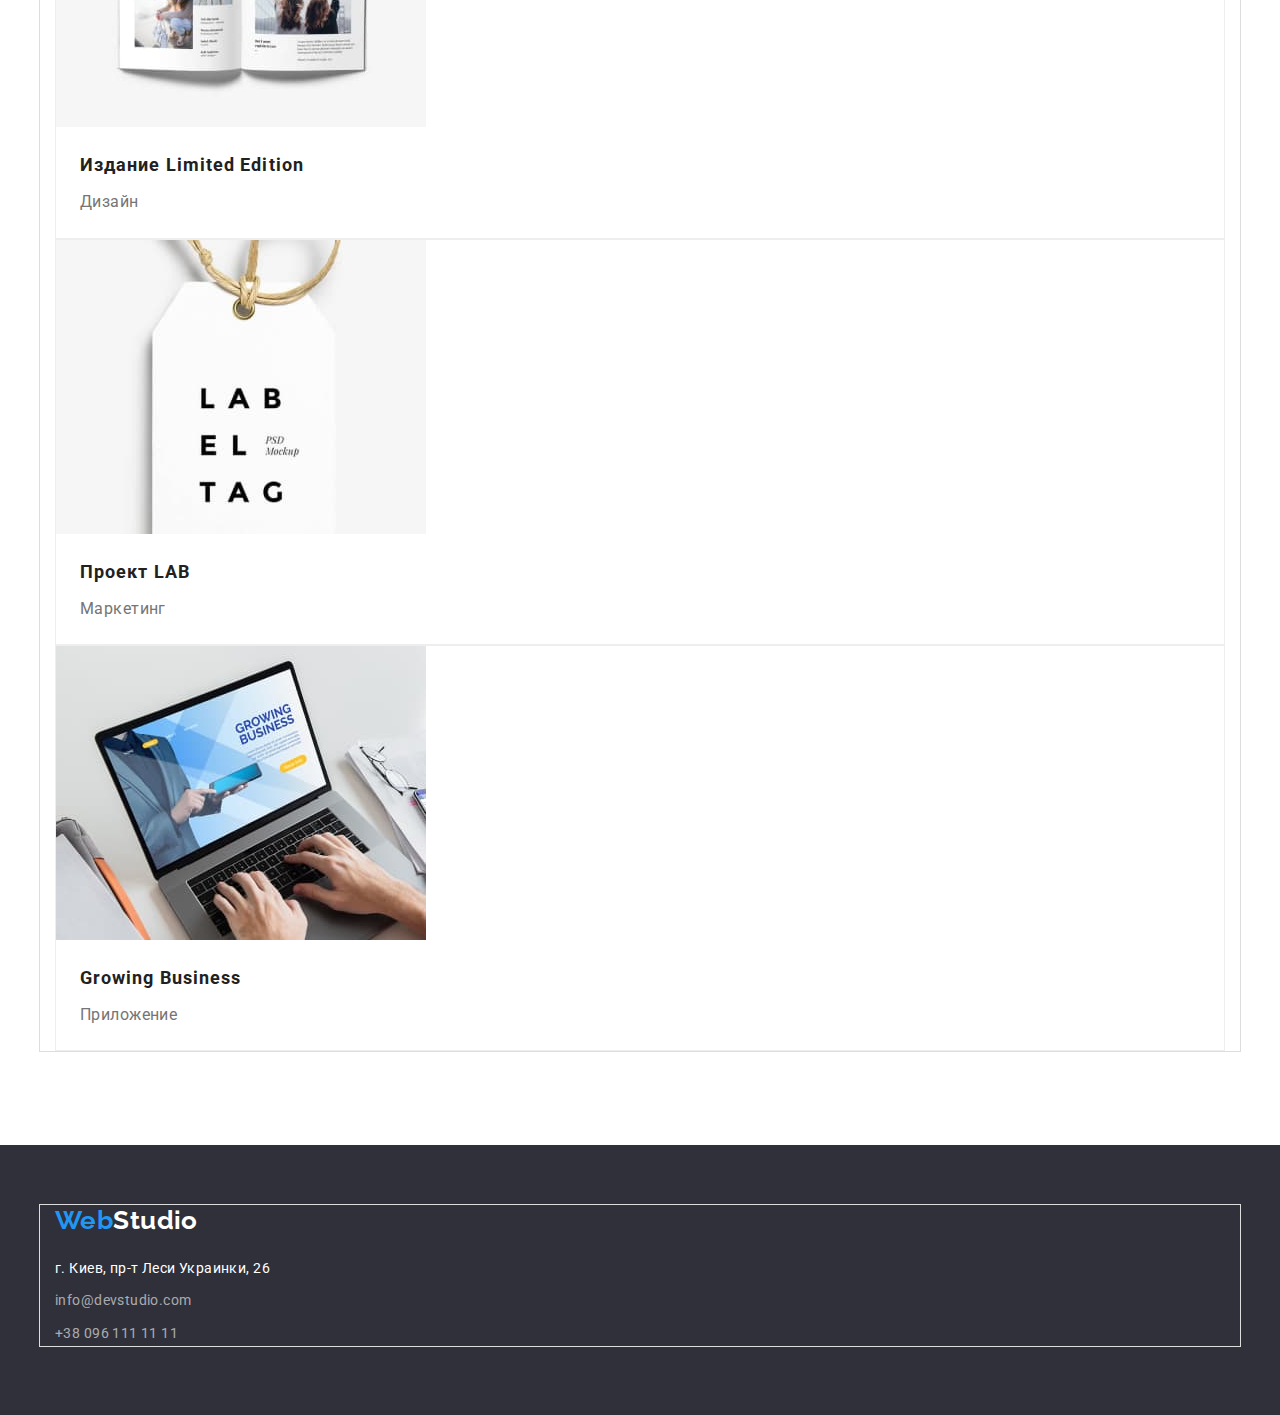
==== commit 2636578e: "Nav готов" ====
--- a/portfolio.html
+++ b/portfolio.html
@@ -21,14 +21,14 @@
     <!-- Header -->
     <header class="header">
     
-        <div class="container">
-            <nav>
+        <div class="container main-nav">
+            <nav class="nav">
                 <a href="./index.html" class="header-logo link">
                     Web<span class="header-logo-decoration">Studio</span>
                 </a>
                 <ul class="header-nav list">
-                    <li class="header-nav-item"><a href="./index.html" class="link">Студия</a></li>
-                    <li class="header-nav-item"><a href="./portfolio.html" class="link current">Портфолио</a></li>
+                    <li class="header-nav-item"><a href="./index.html" class="link current">Студия</a></li>
+                    <li class="header-nav-item"><a href="./portfolio.html" class="link">Портфолио</a></li>
                     <li class="header-nav-item"><a href="#" class="link">Контакты</a></li>
                 </ul>
             </nav>
@@ -39,8 +39,9 @@
         </div>
     
     </header>
-    <!-- Main section -->
+    
     <main>
+        <!-- Herro -->
         <section class="section">
 
             <div class="container">
--- a/css/styles.css
+++ b/css/styles.css
@@ -95,6 +95,12 @@
   border-bottom: 1px solid var(--secondBorder);
 }
 
+.main-nav {
+  display: flex;
+  align-items: center;
+  justify-content: space-between;
+}
+
 /* Logo */
 .header-logo {
   text-decoration: none;
@@ -103,21 +109,33 @@
   font-size: 26px;
   line-height: 1.2;
   color: var(--mainBlue);
-  vertical-align: middle;
 }
 
 .header-logo-decoration {
   color: #000000;
 }
 
+.nav {
+  display: flex;
+  align-items: center;
+}
+
 .header-nav {
+  display: flex;
+  margin-left: 93px;
 }
 
 .header-nav-item {
+}
+
+.header-nav-item:not(:last-child) {
+  margin-right: 50px;
+}
+
+.header-nav .link {
+  display: block;
   padding: 32px 0;
-}
-
-.header-nav .link {
+
   font-weight: 500;
   line-height: 1.2;
   letter-spacing: 0.02em;
@@ -129,13 +147,22 @@
 }
 
 .header-auth {
+  display: flex;
+  justify-content: end;
 }
 
 .header-auth-item {
+  /* padding: 32px 0; */
+}
+
+.header-auth-item:not(:last-child) {
+  margin-right: 50px;
+}
+
+.header-auth .link {
+  display: block;
   padding: 32px 0;
-}
-
-.header-auth .link {
+
   font-weight: 500;
   line-height: 1.2;
   letter-spacing: 0.02em;
@@ -193,12 +220,31 @@
   margin: 0 0 10px 0;
 }
 
-.features-text {
+.features-list {
+  display: flex;
+  flex-wrap: wrap;
+}
+
+.features-list-item {
+  width: 270px;
+}
+
+.features-list-item:not(:last-child) {
+  margin-right: 30px;
+}
+
+. .features-text {
   line-height: 1.7;
   margin: 0;
 }
 
 /* What are we doing section */
+.do-list {
+  display: flex;
+  justify-content: space-between;
+  flex-wrap: wrap;
+}
+
 .do-img {
   display: block;
 }
@@ -207,6 +253,13 @@
 .team {
   background-color: var(--secondBg);
 }
+
+.team-list {
+  display: flex;
+  justify-content: space-between;
+  flex-wrap: wrap;
+}
+
 .team-item {
   text-align: center;
   padding-bottom: 30px;
@@ -290,9 +343,9 @@
   margin-bottom: 30px;
 }
 
-.portfolio-item:not(:nth-child(3n)) {
+/* .portfolio-item:not(:nth-child(3n)) {
   margin-right: 30px;
-}
+} */
 
 .pirtfilio-img {
   display: block;
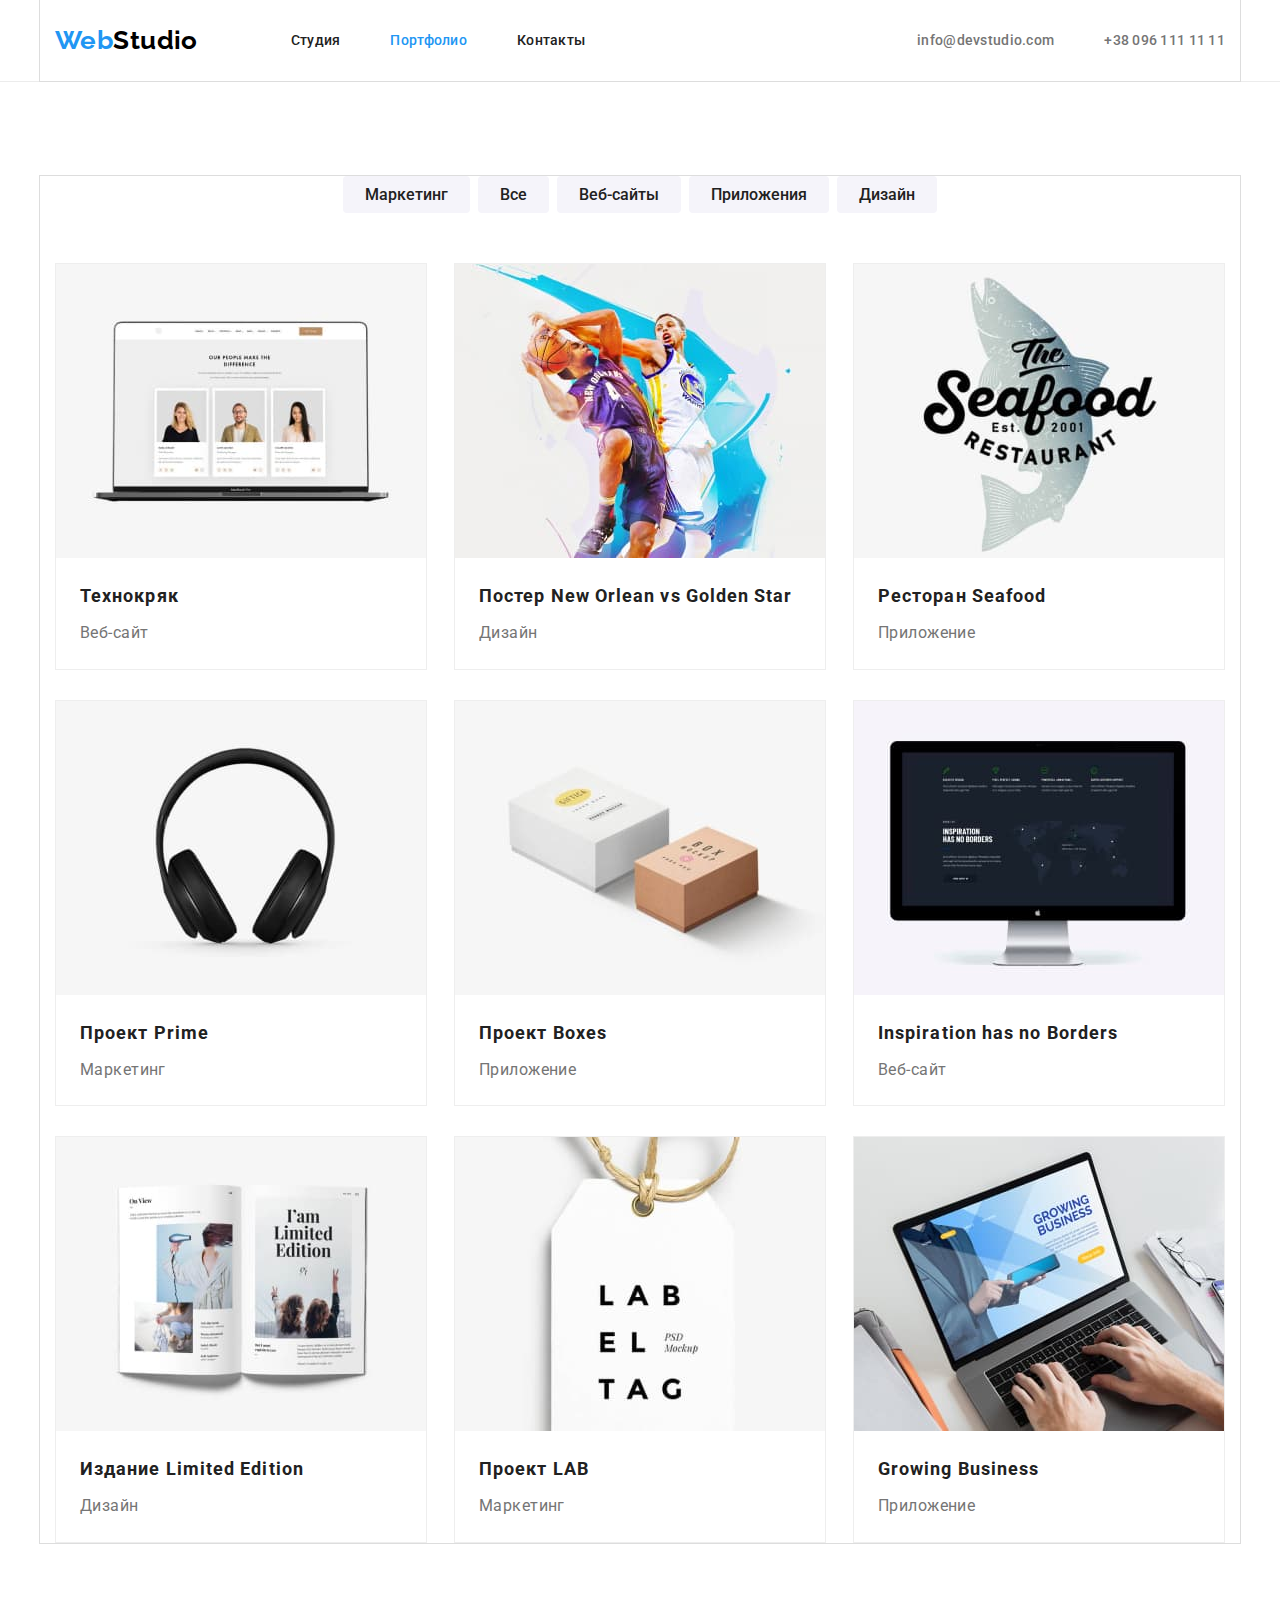
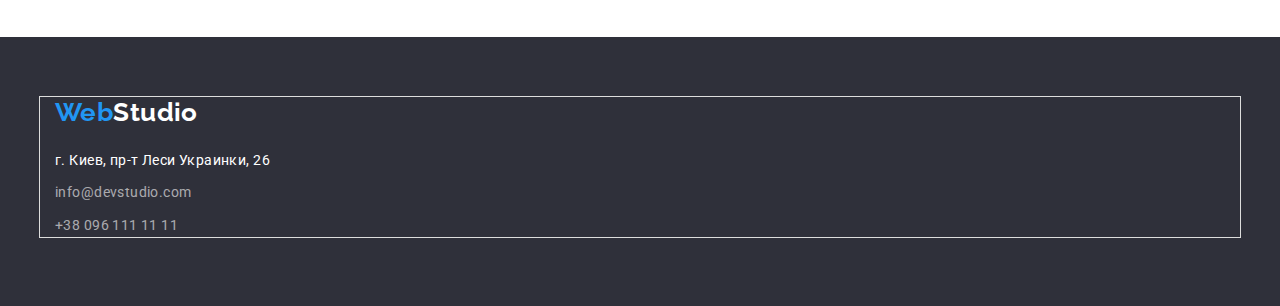
==== commit b3ab04e9: "Добавил все стили" ====
--- a/portfolio.html
+++ b/portfolio.html
@@ -27,8 +27,8 @@
                     Web<span class="header-logo-decoration">Studio</span>
                 </a>
                 <ul class="header-nav list">
-                    <li class="header-nav-item"><a href="./index.html" class="link current">Студия</a></li>
-                    <li class="header-nav-item"><a href="./portfolio.html" class="link">Портфолио</a></li>
+                    <li class="header-nav-item"><a href="./index.html" class="link">Студия</a></li>
+                    <li class="header-nav-item"><a href="./portfolio.html" class="link current">Портфолио</a></li>
                     <li class="header-nav-item"><a href="#" class="link">Контакты</a></li>
                 </ul>
             </nav>
@@ -47,13 +47,13 @@
             <div class="container">
                 <h1 class="section-title" hidden>Портфолио</h1>
                 <ul class="list portfolio-tab-list">
-                    <li><button class="btn-tab" type="button">Маркетинг</button></li>
-                    <li><button class="btn-tab" type="button">Все</button></li>
-                    <li><button class="btn-tab" type="button">Веб-сайты</button></li>
-                    <li><button class="btn-tab" type="button">Приложения</button></li>
-                    <li><button class="btn-tab" type="button">Дизайн</button></li>
+                    <li class="portfolio-tab-item"><button class="btn-tab" type="button">Маркетинг</button></li>
+                    <li class="portfolio-tab-item"><button class="btn-tab" type="button">Все</button></li>
+                    <li class="portfolio-tab-item"><button class="btn-tab" type="button">Веб-сайты</button></li>
+                    <li class="portfolio-tab-item"><button class="btn-tab" type="button">Приложения</button></li>
+                    <li class="portfolio-tab-item"><button class="btn-tab" type="button">Дизайн</button></li>
                 </ul>
-                <ul class="list">
+                <ul class="portfolio-list list">
                     <li class="portfolio-item">
                         <a href="" class="link"><img src="./images/pt1.jpg" class="pirtfilio-img" alt="Технокряк" width="370">
                             <h2 class="portfolio-item-title">Технокряк</h2>
--- a/css/styles.css
+++ b/css/styles.css
@@ -330,46 +330,20 @@
 
 /* Main section portfolio */
 .portfolio-tab-list {
+  display: flex;
+  justify-content: center;
   margin: 0 0 50px 0;
 }
 
-.portfolio-item {
-  border: 1px solid var(--mainBorder);
-  box-sizing: border-box;
-  padding: 0 0 20px 0;
-}
-
-.portfolio-item:not(:nth-last-child(-n + 3)) {
-  margin-bottom: 30px;
-}
-
-/* .portfolio-item:not(:nth-child(3n)) {
-  margin-right: 30px;
-} */
-
-.pirtfilio-img {
-  display: block;
-  margin: 0 0 20px 0;
-}
-
-.portfolio-item-title {
-  font-weight: bold;
-  font-size: 18px;
-  line-height: 2;
-  letter-spacing: 0.06em;
-  color: var(--mainBlack);
-  margin: 0 0 4px 0;
-  padding: 0 0 0 24px;
-}
-
-.portfolio-item-text {
-  font-size: 16px;
-  line-height: 1.9;
-  margin: 0;
-  padding: 0 0 0 24px;
+.portfolio-tab-item:not(:last-child) {
+  margin-right: 8px;
 }
 
 .btn-tab {
+  padding: 6px 22px;
+  border: 0;
+  border-radius: 4px;
+
   cursor: pointer;
   font-family: var(--mainFont);
   font-weight: 500;
@@ -378,9 +352,6 @@
   text-align: center;
   color: var(--mainBlack);
   background-color: var(--secondBg);
-  padding: 6px 22px;
-  border: 0;
-  border-radius: 4px;
 }
 
 .btn-tab:hover,
@@ -390,3 +361,45 @@
     0px 2px 2px rgba(0, 0, 0, 0.12);
   background-color: var(--mainBlue);
 }
+
+.portfolio-list {
+  display: flex;
+  flex-wrap: wrap;
+  justify-content: space-between;
+}
+
+.portfolio-item {
+  border: 1px solid var(--mainBorder);
+  box-sizing: border-box;
+  padding: 0 0 20px 0;
+}
+
+.portfolio-item:not(:nth-last-child(-n + 3)) {
+  margin-bottom: 30px;
+}
+
+/* .portfolio-item:not(:nth-child(3n)) {
+  margin-right: 30px;
+} */
+
+.pirtfilio-img {
+  display: block;
+  margin: 0 0 20px 0;
+}
+
+.portfolio-item-title {
+  font-weight: bold;
+  font-size: 18px;
+  line-height: 2;
+  letter-spacing: 0.06em;
+  color: var(--mainBlack);
+  margin: 0 0 4px 0;
+  padding: 0 0 0 24px;
+}
+
+.portfolio-item-text {
+  font-size: 16px;
+  line-height: 1.9;
+  margin: 0;
+  padding: 0 0 0 24px;
+}
